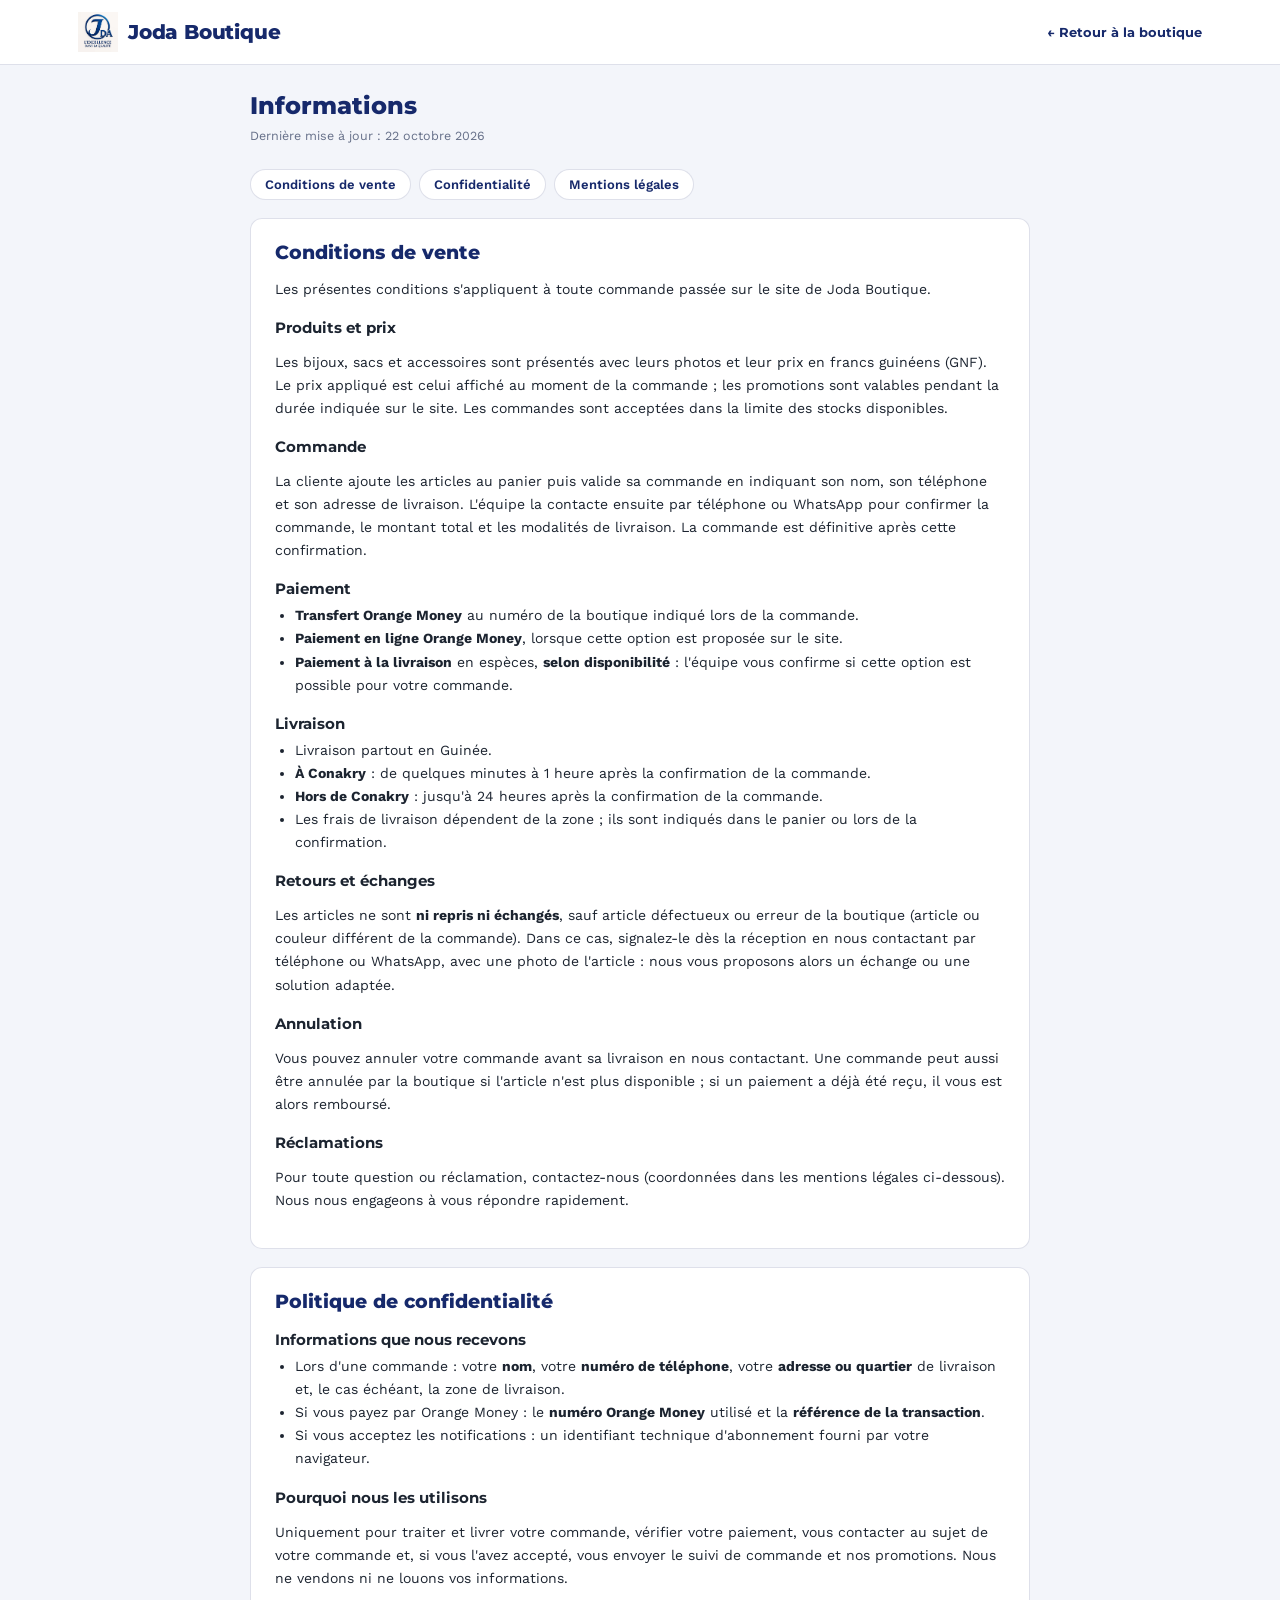
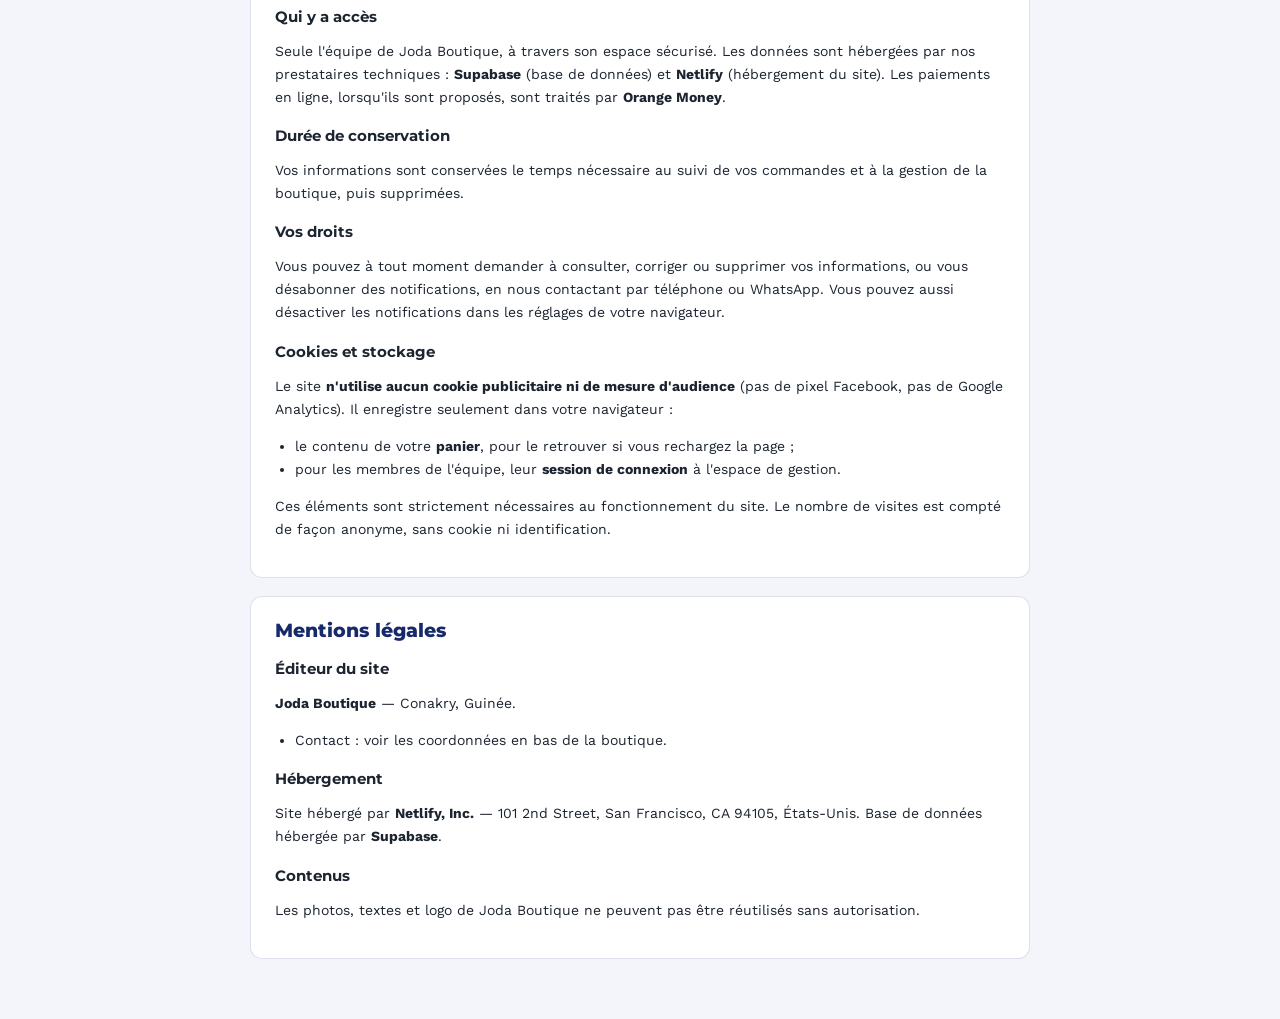
==== informations.html @ bf6b3924 "Add sales terms, privacy policy and legal notice; keep the cart on reload - informations.html with t" ====
<!DOCTYPE html>
<html lang="fr">
<head>
<meta charset="UTF-8">
<meta name="viewport" content="width=device-width, initial-scale=1.0">
<title>Informations — Joda Boutique</title>
<meta name="description" content="Conditions de vente, politique de confidentialité et mentions légales de Joda Boutique, Conakry, Guinée.">
<link rel="canonical" href="https://jodaboutique.netlify.app/informations.html">
<link rel="icon" type="image/webp" href="logo.webp">
<link rel="preconnect" href="https://fonts.googleapis.com">
<link href="https://fonts.googleapis.com/css2?family=Montserrat:wght@600;700;800&family=Work+Sans:wght@400;500;600&display=swap" rel="stylesheet">
<link rel="stylesheet" href="style.css">
<style>
  body{ background:var(--store-bg); }
  .legal-top{ background:#fff; border-bottom:1px solid var(--line); }
  .legal-top .wrap{ display:flex; align-items:center; justify-content:space-between; gap:12px; padding:12px 28px; }
  .legal-top a.brand{ text-decoration:none; }
  .legal-top img{ height:40px; }
  .legal-back{ font-family:'Montserrat', sans-serif; font-weight:700; font-size:13px; color:var(--navy); text-decoration:none; }
  .legal-nav{ display:flex; gap:8px; flex-wrap:wrap; margin:22px 0 6px; }
  .legal-nav a{ background:#fff; border:1px solid var(--line); border-radius:20px; padding:7px 14px; font-size:13px; font-weight:600; color:var(--navy); text-decoration:none; }
  .legal-nav a:hover{ border-color:var(--navy); }
  .legal{ max-width:820px; margin:0 auto; padding:0 20px 60px; }
  .legal section{ background:#fff; border:1px solid var(--line); border-radius:12px; padding:22px 24px; margin-top:18px; scroll-margin-top:16px; }
  .legal h1{ font-family:'Montserrat', sans-serif; font-weight:800; color:var(--navy); font-size:24px; margin:26px 0 0; }
  .legal h2{ font-family:'Montserrat', sans-serif; font-weight:800; color:var(--navy); font-size:19px; margin:0 0 12px; }
  .legal h3{ font-family:'Montserrat', sans-serif; font-weight:700; font-size:14.5px; margin:18px 0 6px; color:var(--ink); }
  .legal p, .legal li{ font-size:14px; line-height:1.65; color:var(--ink); }
  .legal ul{ padding-left:20px; margin:6px 0; }
  .legal .updated{ font-size:12.5px; color:var(--muted); margin-top:6px; }
</style>
</head>
<body>

<div class="legal-top">
  <div class="wrap">
    <a class="brand" href="/"><img src="logo.webp" alt="Joda Boutique"><span class="brand-text">Joda Boutique</span></a>
    <a class="legal-back" href="/">← Retour à la boutique</a>
  </div>
</div>

<main class="legal">
  <h1>Informations</h1>
  <p class="updated">Dernière mise à jour : 22 octobre 2026</p>
  <nav class="legal-nav">
    <a href="#cgv">Conditions de vente</a>
    <a href="#confidentialite">Confidentialité</a>
    <a href="#mentions">Mentions légales</a>
  </nav>

  <section id="cgv">
    <h2>Conditions de vente</h2>
    <p>Les présentes conditions s'appliquent à toute commande passée sur le site de Joda Boutique.</p>

    <h3>Produits et prix</h3>
    <p>Les bijoux, sacs et accessoires sont présentés avec leurs photos et leur prix en francs guinéens (GNF). Le prix appliqué est celui affiché au moment de la commande ; les promotions sont valables pendant la durée indiquée sur le site. Les commandes sont acceptées dans la limite des stocks disponibles.</p>

    <h3>Commande</h3>
    <p>La cliente ajoute les articles au panier puis valide sa commande en indiquant son nom, son téléphone et son adresse de livraison. L'équipe la contacte ensuite par téléphone ou WhatsApp pour confirmer la commande, le montant total et les modalités de livraison. La commande est définitive après cette confirmation.</p>

    <h3>Paiement</h3>
    <ul>
      <li><strong>Transfert Orange Money</strong> au numéro de la boutique indiqué lors de la commande.</li>
      <li><strong>Paiement en ligne Orange Money</strong>, lorsque cette option est proposée sur le site.</li>
      <li><strong>Paiement à la livraison</strong> en espèces, <strong>selon disponibilité</strong> : l'équipe vous confirme si cette option est possible pour votre commande.</li>
    </ul>

    <h3>Livraison</h3>
    <ul>
      <li>Livraison partout en Guinée.</li>
      <li><strong>À Conakry</strong> : de quelques minutes à 1 heure après la confirmation de la commande.</li>
      <li><strong>Hors de Conakry</strong> : jusqu'à 24 heures après la confirmation de la commande.</li>
      <li>Les frais de livraison dépendent de la zone ; ils sont indiqués dans le panier ou lors de la confirmation.</li>
    </ul>

    <h3>Retours et échanges</h3>
    <p>Les articles ne sont <strong>ni repris ni échangés</strong>, sauf article défectueux ou erreur de la boutique (article ou couleur différent de la commande). Dans ce cas, signalez-le dès la réception en nous contactant par téléphone ou WhatsApp, avec une photo de l'article : nous vous proposons alors un échange ou une solution adaptée.</p>

    <h3>Annulation</h3>
    <p>Vous pouvez annuler votre commande avant sa livraison en nous contactant. Une commande peut aussi être annulée par la boutique si l'article n'est plus disponible ; si un paiement a déjà été reçu, il vous est alors remboursé.</p>

    <h3>Réclamations</h3>
    <p>Pour toute question ou réclamation, contactez-nous (coordonnées dans les mentions légales ci-dessous). Nous nous engageons à vous répondre rapidement.</p>
  </section>

  <section id="confidentialite">
    <h2>Politique de confidentialité</h2>

    <h3>Informations que nous recevons</h3>
    <ul>
      <li>Lors d'une commande : votre <strong>nom</strong>, votre <strong>numéro de téléphone</strong>, votre <strong>adresse ou quartier</strong> de livraison et, le cas échéant, la zone de livraison.</li>
      <li>Si vous payez par Orange Money : le <strong>numéro Orange Money</strong> utilisé et la <strong>référence de la transaction</strong>.</li>
      <li>Si vous acceptez les notifications : un identifiant technique d'abonnement fourni par votre navigateur.</li>
    </ul>

    <h3>Pourquoi nous les utilisons</h3>
    <p>Uniquement pour traiter et livrer votre commande, vérifier votre paiement, vous contacter au sujet de votre commande et, si vous l'avez accepté, vous envoyer le suivi de commande et nos promotions. Nous ne vendons ni ne louons vos informations.</p>

    <h3>Qui y a accès</h3>
    <p>Seule l'équipe de Joda Boutique, à travers son espace sécurisé. Les données sont hébergées par nos prestataires techniques : <strong>Supabase</strong> (base de données) et <strong>Netlify</strong> (hébergement du site). Les paiements en ligne, lorsqu'ils sont proposés, sont traités par <strong>Orange Money</strong>.</p>

    <h3>Durée de conservation</h3>
    <p>Vos informations sont conservées le temps nécessaire au suivi de vos commandes et à la gestion de la boutique, puis supprimées.</p>

    <h3>Vos droits</h3>
    <p>Vous pouvez à tout moment demander à consulter, corriger ou supprimer vos informations, ou vous désabonner des notifications, en nous contactant par téléphone ou WhatsApp. Vous pouvez aussi désactiver les notifications dans les réglages de votre navigateur.</p>

    <h3>Cookies et stockage</h3>
    <p>Le site <strong>n'utilise aucun cookie publicitaire ni de mesure d'audience</strong> (pas de pixel Facebook, pas de Google Analytics). Il enregistre seulement dans votre navigateur :</p>
    <ul>
      <li>le contenu de votre <strong>panier</strong>, pour le retrouver si vous rechargez la page ;</li>
      <li>pour les membres de l'équipe, leur <strong>session de connexion</strong> à l'espace de gestion.</li>
    </ul>
    <p>Ces éléments sont strictement nécessaires au fonctionnement du site. Le nombre de visites est compté de façon anonyme, sans cookie ni identification.</p>
  </section>

  <section id="mentions">
    <h2>Mentions légales</h2>
    <h3>Éditeur du site</h3>
    <p><strong>Joda Boutique</strong> — Conakry, Guinée.</p>
    <ul id="legalContacts">
      <li>Contact : voir les coordonnées en bas de la boutique.</li>
    </ul>
    <h3>Hébergement</h3>
    <p>Site hébergé par <strong>Netlify, Inc.</strong> — 101 2nd Street, San Francisco, CA 94105, États-Unis. Base de données hébergée par <strong>Supabase</strong>.</p>
    <h3>Contenus</h3>
    <p>Les photos, textes et logo de Joda Boutique ne peuvent pas être réutilisés sans autorisation.</p>
  </section>
</main>

<script>
  // Coordonnées reprises des Réglages de la boutique (téléphone, WhatsApp, Facebook).
  (async function(){
    try{
      const res = await fetch('https://sfkxhelutkoqinmfceyc.supabase.co/rest/v1/settings?id=eq.true&select=phone,whatsapp,facebook', {
        headers: { apikey: 'sb_publishable_HQc7xFR0jmCbFXXqhOFDhw_fjZ-x07V', Authorization: 'Bearer sb_publishable_HQc7xFR0jmCbFXXqhOFDhw_fjZ-x07V' }
      });
      const s = (await res.json())[0];
      if(!s) return;
      const esc = t => String(t).replace(/[&<>"']/g, c => ({'&':'&amp;','<':'&lt;','>':'&gt;','"':'&quot;',"'":'&#39;'}[c]));
      const phone = String(s.phone||'').replace(/[^0-9]/g,'');
      const wa = String(s.whatsapp||'').replace(/[^0-9]/g,'');
      const fb = String(s.facebook||'').trim();
      let html = '';
      if(phone) html += `<li>Téléphone : <a href="tel:+${phone}">+${phone}</a></li>`;
      if(wa) html += `<li>WhatsApp : <a href="https://wa.me/${wa}" target="_blank" rel="noopener">+${wa}</a></li>`;
      if(/^https?:\/\//.test(fb)) html += `<li>Facebook : <a href="${esc(fb)}" target="_blank" rel="noopener">notre page</a></li>`;
      if(html) document.getElementById('legalContacts').innerHTML = html;
    }catch(e){ /* les coordonnées restent celles par défaut */ }
  })();
</script>
</body>
</html>
---- style.css ----
:root{
    --bg: #F3F5FA;
    --bg-panel: #FFFFFF;
    --bg-panel-2: #F7F8FC;
    --navy: #16296B;
    --navy-light: #3B5BA8;
    --wine: #7C3B44;
    --ink: #1C2430;
    --muted: #667089;
    --line: rgba(22,41,107,0.14);
    --radius: 6px;
    --store-bg: #F3F5FA;
    --red: #D7262E;
    --gold: #E8C77A;
  }
  *{box-sizing:border-box;}
  html,body{margin:0;padding:0;}
  body{
    background:var(--bg);
    color:var(--ink);
    font-family:'Work Sans', sans-serif;
    min-height:100vh;
    -webkit-font-smoothing:antialiased;
  }
  ::selection{ background:var(--navy); color:var(--bg); }
  a{color:inherit;}
  button{font-family:inherit; cursor:pointer;}
  .wrap{max-width:1180px; margin:0 auto; padding:0 28px;}

  /* ---------- BARRE D'ANNONCE ---------- */
  .topbar{
    display:flex; justify-content:center; align-items:center; gap:10px; flex-wrap:wrap;
    background:linear-gradient(90deg, #0F1D4F, var(--navy) 50%, #0F1D4F); color:#fff;
    font-family:'Montserrat', sans-serif; font-size:12.5px; font-weight:600; padding:7px 12px; text-align:center;
  }
  .topbar strong{ color:var(--gold); font-weight:800; }
  .tb-sep{ opacity:.5; }
  @media (max-width:640px){ .tb-hide-m{ display:none; } .topbar{ font-size:11.5px; gap:6px; padding:6px 8px; } }

  /* ---------- AVIS DE CLIENTES ---------- */
  .reviews-section{ padding:10px 0 30px; }
  .reviews-row{ display:grid; grid-template-columns:repeat(auto-fill, minmax(240px,1fr)); gap:14px; }
  .review-card{ background:#fff; border:1px solid var(--line); border-radius:12px; overflow:hidden; display:flex; flex-direction:column; }
  .review-card img{ width:100%; aspect-ratio:4/3; object-fit:cover; display:block; cursor:zoom-in; background:var(--bg); }
  .review-body{ padding:14px 16px 16px; display:flex; flex-direction:column; gap:8px; }
  .review-stars{ color:#F2A900; font-size:15px; letter-spacing:2px; }
  .review-text{ font-size:13.5px; line-height:1.55; color:var(--ink); font-style:italic; }
  .review-name{ font-family:'Montserrat', sans-serif; font-weight:700; font-size:13px; color:var(--navy); }
  .review-admin-row{ display:flex; align-items:center; gap:10px; padding:8px 0; border-bottom:1px solid var(--line); font-size:12.5px; }
  .review-admin-row img{ width:40px; height:40px; object-fit:cover; border-radius:6px; }
  .review-admin-row .ra-text{ flex:1; min-width:0; overflow:hidden; text-overflow:ellipsis; white-space:nowrap; }
  .share-preview{ margin-bottom:10px; font-size:12.5px; color:var(--muted); }
  .share-preview img{ width:100%; max-height:220px; object-fit:cover; border-radius:10px; border:1px solid var(--line); display:block; }
  @media (max-width:640px){ .reviews-row{ display:flex; overflow-x:auto; scroll-snap-type:x mandatory; } .review-card{ flex:0 0 78%; scroll-snap-align:start; } }

  /* « Espace équipe » : seulement en bas de page pour les clientes, dans l'en-tête une fois connectée */
  body:not(.team-logged) .team-link{ display:none !important; }
  .footer-team{ background:none; border:none; color:inherit; font:inherit; text-decoration:underline; padding:0; cursor:pointer; opacity:.75; }
  .footer-team:hover{ opacity:1; }

  /* ---------- EN-TÊTE ---------- */
  body.view-admin .store-only{ display:none !important; }
  body:not(.view-admin) .back-store, body.view-admin .team-link, body.view-admin .cart-btn{ display:none; }
  header.top{
    position:sticky; top:0; z-index:40; background:#fff;
    box-shadow:0 1px 0 var(--line), 0 6px 18px rgba(22,41,107,0.05);
  }
  .navrow{ display:flex; align-items:center; gap:24px; padding:12px 0; }
  .brand{ display:flex; align-items:center; gap:10px; cursor:pointer; flex-shrink:0; }
  .brand img{ height:48px; width:auto; display:block; }
  .brand-text{ font-family:'Montserrat', sans-serif; font-weight:800; font-size:20px; letter-spacing:-.2px; color:var(--navy); line-height:1.05;}
  .brand-text small{ display:block; font-family:'Montserrat', sans-serif; font-size:8.5px; letter-spacing:1.4px; color:var(--muted); font-weight:600; margin-top:3px;}
  .search-bar{
    flex:1; display:flex; align-items:stretch; min-width:0; height:44px;
    border:1.5px solid var(--navy); border-radius:8px; overflow:hidden; background:#fff;
  }
  .search-bar input{ flex:1; min-width:0; border:none; outline:none; padding:0 16px; font-family:inherit; font-size:14px; color:var(--ink); background:none; }
  .search-bar select{
    border:none; border-left:1px solid var(--line); background:#fff; padding:0 12px; font-family:inherit;
    font-size:13px; color:var(--ink); max-width:170px; outline:none; cursor:pointer;
  }
  .search-go{ background:var(--navy); color:#fff; border:none; width:52px; display:flex; align-items:center; justify-content:center; }
  .search-go svg{ width:20px; height:20px; }
  nav.links{ display:flex; gap:20px; align-items:center; flex-shrink:0; margin-left:auto; }
  .head-contacts{ display:flex; gap:20px; align-items:center; }
  .head-item{
    display:flex; align-items:center; gap:9px; background:none; border:none; padding:0; text-decoration:none;
    color:var(--ink); text-align:left;
  }
  .head-item .hi-icon{ width:26px; height:26px; color:var(--navy); display:flex; flex-shrink:0; }
  .head-item .hi-icon svg, svg.hi-icon{ width:26px; height:26px; fill:currentColor; }
  svg.hi-icon{ fill:none; color:var(--navy); }
  .head-item.wa .hi-icon{ color:#25D366; }
  .head-item.fb .hi-icon{ color:#1877F2; }
  .hi-text{ font-size:12px; font-weight:600; line-height:1.25; white-space:nowrap; }
  .hi-text small{ display:block; font-size:12.5px; font-weight:500; color:var(--muted); }
  .head-item.navbtn.active .hi-text{ color:var(--navy); }
  .cart-btn{
    position:relative; background:none; color:var(--navy); border:none; padding:0;
    display:flex; flex-direction:column; align-items:center; gap:1px; font-size:11px; font-weight:600;
  }
  .cart-btn svg{ width:28px; height:28px; }
  .cart-count{
    position:absolute; top:-6px; right:-8px; background:var(--navy); color:#fff; border:2px solid #fff;
    font-size:10.5px; min-width:21px; height:21px; padding:0 4px; border-radius:11px;
    display:flex; align-items:center; justify-content:center; font-weight:700;
  }

  /* ---------- BARRE DES CATÉGORIES ---------- */
  .catnav{ border-top:1px solid var(--line); background:#fff; }
  .catnav-row{ display:flex; align-items:center; gap:18px; height:48px; }
  .allcats-btn{
    display:flex; align-items:center; gap:12px; background:var(--navy); color:#fff; border:none; border-radius:6px;
    height:38px; padding:0 16px; font-size:14px; font-weight:600; width:236px; flex-shrink:0;
  }
  .allcats-btn .chev{ margin-left:auto; font-size:11px; }
  .burger{ display:flex; flex-direction:column; gap:3.5px; }
  .burger i{ display:block; width:17px; height:2px; background:currentColor; border-radius:2px; }
  .catnav-links{ display:flex; gap:4px; overflow-x:auto; flex:1; scrollbar-width:none; height:100%; align-items:stretch; }
  .catnav-links::-webkit-scrollbar{ display:none; }
  .catnav-links button{
    background:none; border:none; border-bottom:2px solid transparent; padding:0 12px; font-size:13.5px; font-weight:600;
    color:var(--ink); white-space:nowrap; display:flex; align-items:center; gap:6px;
  }
  .catnav-links button:hover{ color:var(--navy); }
  .catnav-links button.active{ color:var(--navy); border-bottom-color:var(--navy); }
  .catnav-links .promo-link, .cat-tabs .promo-link{ color:var(--red); }
  .pct{ width:20px; height:20px; border-radius:50%; background:var(--red); color:#fff; font-size:11px; font-weight:800; display:inline-flex; align-items:center; justify-content:center; }
  .catnav-right{ display:flex; align-items:center; gap:14px; flex-shrink:0; }

  .btn-primary{
    background:var(--navy); color:#fff; border:none; padding:13px 26px; font-weight:600; font-size:14px;
    border-radius:var(--radius); letter-spacing:.3px;
  }
  .btn-ghost{
    background:none; border:1px solid var(--line); color:var(--ink); padding:12px 22px; font-size:14px; border-radius:var(--radius);
  }

  /* ---------- HAUT DE PAGE : colonne catégories + bandeau + promos ---------- */
  .home-top{ padding:16px 0 0; }
  .home-grid{ display:grid; grid-template-columns:236px minmax(0,1fr) 260px; gap:14px; align-items:stretch; }
  .cat-sidebar{
    background:#fff; border:1px solid var(--line); border-radius:10px; padding:6px 0; display:flex; flex-direction:column;
    max-height:400px; overflow-y:auto;
  }
  .cat-side-item{
    display:flex; align-items:center; gap:12px; width:100%; background:none; border:none; border-bottom:1px solid rgba(22,41,107,0.07);
    padding:9px 14px; text-align:left; font-size:13.5px; color:var(--ink); font-weight:500;
  }
  .cat-side-item:hover, .cat-side-item.active{ background:var(--store-bg); color:var(--navy); }
  .csi-icon{ width:22px; height:22px; color:var(--navy); display:flex; flex-shrink:0; }
  .csi-icon svg{ width:22px; height:22px; }
  .csi-name{ flex:1; min-width:0; overflow:hidden; text-overflow:ellipsis; white-space:nowrap; }
  .csi-count{ font-size:11px; color:var(--muted); }
  .cat-side-item.promo .csi-icon, .cat-side-item.promo .csi-count{ color:var(--red); }
  .cat-side-foot{ margin-top:auto; padding:10px 14px 6px; font-size:11.5px; color:var(--muted); }
  .cat-side-foot span{ color:var(--navy); font-weight:700; }

  /* ---------- SECTION TITLES ---------- */
  .section-head{ display:flex; align-items:center; gap:20px; margin:30px 0 14px; }
  h2.section-title{ font-family:'Montserrat', sans-serif; font-size:22px; font-weight:800; color:var(--navy); margin:0; letter-spacing:-.2px; }
  .section-note{ color:var(--muted); font-size:13px; }
  body.searching .home-top, body.searching .cat-circles-section, body.searching .cat-banners-section{ display:none !important; }

  /* ---------- SUBSCRIBE MINI BUTTON ---------- */
  .subscribe-mini{
    display:inline-flex; align-items:center; gap:6px; background:var(--navy); color:#fff; border:none;
    padding:7px 14px; font-size:12px; font-weight:600; border-radius:20px; letter-spacing:.2px;
  }
  .subscribe-mini:hover{ filter:brightness(1.08); }
  .subscribe-mini.is-subscribed{ background:none; color:var(--navy); border:1px solid var(--line); }

  /* ---------- CARTES PROMO DES CATÉGORIES (colonne de droite + bannières) ---------- */
  .side-promos{ display:flex; flex-direction:column; gap:10px; }
  .side-promo, .cat-banner{
    position:relative; flex:1; display:flex; align-items:center; justify-content:space-between; gap:8px; overflow:hidden;
    border:none; border-radius:10px; padding:14px 0 14px 16px; text-align:left; color:#fff; min-height:0;
  }
  .tone-navy{ background:linear-gradient(110deg, #0F1D4F 0%, var(--navy) 60%, #2A4596 100%); }
  .tone-wine{ background:linear-gradient(110deg, #4E1F26 0%, var(--wine) 60%, #A0505B 100%); }
  .tone-ink{ background:linear-gradient(110deg, #10141C 0%, #232C3D 60%, #3A4660 100%); }
  .sp-text{ display:flex; flex-direction:column; gap:3px; position:relative; z-index:1; min-width:0; }
  .sp-name{ font-family:'Montserrat', sans-serif; font-weight:800; font-size:16px; text-transform:uppercase; letter-spacing:.2px; line-height:1.1; }
  .sp-sub{ font-size:12px; opacity:.85; }
  .sp-cta{
    margin-top:8px; align-self:flex-start; background:#fff; color:var(--navy); font-size:11.5px; font-weight:700;
    padding:6px 12px; border-radius:20px; white-space:nowrap;
  }
  .sp-img{ width:44%; align-self:stretch; flex-shrink:0; margin:-14px 0; position:relative; }
  .sp-img img{ width:100%; height:100%; object-fit:cover; display:block; -webkit-mask-image:linear-gradient(90deg, transparent 0, #000 35%); mask-image:linear-gradient(90deg, transparent 0, #000 35%); }
  .sp-img .cat-icon{ width:100%; height:100%; display:flex; align-items:center; justify-content:center; color:rgba(255,255,255,.75); }
  .sp-img .cat-icon svg{ width:54px; height:54px; }
  .side-promo:hover .sp-cta, .cat-banner:hover .sp-cta{ background:var(--gold); }

  /* ---------- CERCLES DES CATÉGORIES ---------- */
  .cat-circles-section{ padding:16px 0 4px; }
  .cat-circles{ display:flex; gap:10px; overflow-x:auto; padding:4px 2px 8px; scrollbar-width:thin; justify-content:space-between; }
  .cat-circle{ flex:0 0 96px; background:none; border:none; display:flex; flex-direction:column; align-items:center; gap:8px; padding:0; }
  .cc-img{
    width:78px; height:78px; border-radius:50%; overflow:hidden; background:#fff; border:1px solid var(--line);
    display:flex; align-items:center; justify-content:center; transition:transform .2s, box-shadow .2s;
  }
  .cc-img img{ width:100%; height:100%; object-fit:cover; }
  .cc-img .cat-icon{ color:var(--navy); display:flex; }
  .cc-img .cat-icon svg{ width:38px; height:38px; }
  .cat-circle:hover .cc-img{ transform:translateY(-3px); box-shadow:0 8px 18px rgba(22,41,107,0.14); }
  .cc-name{ font-size:12.5px; font-weight:600; color:var(--ink); text-align:center; line-height:1.2; }
  .cc-pct{ width:44px; height:44px; border-radius:50%; background:var(--red); color:#fff; font-size:22px; font-weight:800; display:flex; align-items:center; justify-content:center; }
  .cat-circle.promo .cc-name{ color:var(--red); }

  /* ---------- BANNIÈRES LARGES ---------- */
  .cat-banners-section{ padding:10px 0 0; }
  .cat-banners{ display:grid; grid-template-columns:repeat(3, minmax(0,1fr)); gap:14px; }
  .cat-banner{ height:118px; padding-left:20px; }
  .cat-banner .sp-name{ font-size:18px; }
  .cat-banner .sp-sub{ font-size:13px; }

  /* ---------- PRODUITS ---------- */
  .cat-tabs{ display:flex; gap:6px; overflow-x:auto; flex:1; scrollbar-width:none; }
  .cat-tabs::-webkit-scrollbar{ display:none; }
  .cat-tabs button{
    background:none; border:none; border-radius:20px; padding:6px 13px; font-size:12.5px; font-weight:600;
    color:var(--ink); white-space:nowrap;
  }
  .cat-tabs button:hover{ color:var(--navy); }
  .cat-tabs button.active{ background:var(--navy); color:#fff; }
  .see-all{ background:none; border:none; color:var(--navy); font-weight:700; font-size:13px; white-space:nowrap; }
  .products-toolbar{ display:flex; align-items:center; justify-content:space-between; gap:14px; margin-bottom:16px; flex-wrap:wrap; }
  .price-filters{ display:flex; gap:8px; }
  .price-filters .text-input{ margin:0; width:150px; background:#fff; }
  .price-filters .btn-ghost{ padding:8px 14px; font-size:13px; background:#fff; }

  /* ---------- BANDEAU DE CONFIANCE ---------- */
  .trust-bar{ background:#fff; border-top:1px solid var(--line); margin-top:10px; }
  .trust-row{ display:grid; grid-template-columns:repeat(5, minmax(0,1fr)); gap:10px; padding:20px 28px; }
  .trust-item{ display:flex; align-items:center; gap:12px; padding:0 10px; border-left:1px solid var(--line); }
  .trust-item:first-child{ border-left:none; }
  .trust-item svg{ width:32px; height:32px; color:var(--navy); flex-shrink:0; }
  .ti-title{ font-size:13px; font-weight:700; color:var(--ink); }
  .ti-sub{ font-size:12px; color:var(--muted); margin-top:1px; }

  /* ---------- PRODUCT GRID ---------- */
  .grid{ display:grid; grid-template-columns:repeat(auto-fill, minmax(190px,1fr)); gap:14px; padding-bottom:40px;}
  .cat-chip{
    display:inline-flex; align-items:center; gap:8px; background:var(--bg-panel-2); border:1px solid var(--line);
    border-radius:20px; padding:6px 12px; margin:0 8px 8px 0; font-size:13px;
  }
  .cat-chip button{ background:none; border:none; color:var(--wine); font-size:15px; line-height:1; padding:0; }
  .tag-card{
    position:relative; background:#fff; border:1px solid var(--line); border-radius:10px;
    padding:12px 12px 14px; display:flex; flex-direction:column;
    transition:transform .2s ease, border-color .2s ease, box-shadow .2s ease;
  }
  .tag-card:hover{ border-color:rgba(22,41,107,0.35); transform:translateY(-3px); box-shadow:0 12px 26px rgba(22,41,107,0.10);}
  .tag-card.flash-highlight{ animation: tag-flash 1.6s ease; }
  @keyframes tag-flash{
    0%, 100% { box-shadow:none; border-color:var(--line); }
    15%, 55% { box-shadow:0 0 0 3px var(--wine); border-color:var(--wine); }
  }
  .tag-card .icon{ display:flex; justify-content:center; align-items:center; aspect-ratio:1/1; margin-bottom:10px; color:var(--navy-light); background:var(--store-bg); border-radius:8px; }
  .tag-card .icon svg{ width:52px; height:52px; }
  .tag-card .cat{ color:var(--muted); font-size:11px; text-transform:uppercase; letter-spacing:.6px; margin-bottom:2px; }
  .tag-card h3{ font-family:'Montserrat', sans-serif; font-weight:700; font-size:14px; margin:0 0 8px; color:var(--ink); line-height:1.3;}
  .color-swatches{ display:flex; flex-wrap:wrap; gap:5px; margin:0 0 8px; }
  .swatch{
    background:var(--bg-panel-2); border:1px solid var(--line); border-radius:20px; padding:3px 10px;
    font-size:11px; color:var(--ink); cursor:pointer;
  }
  .swatch.active{ background:var(--navy); border-color:var(--navy); color:#fff; }
  .swatch.oos{ opacity:0.45; text-decoration:line-through; }
  .tag-card .price-row{ display:flex; align-items:baseline; gap:5px; margin-bottom:2px; flex-wrap:wrap;}
  .tag-card .price-row.promo{ flex-direction:row; }
  .tag-card .price{ font-family:'Montserrat', sans-serif; font-weight:800; font-size:16px; color:var(--navy); }
  .tag-card .price-row.promo .price{ color:var(--red); }
  .tag-card .curr{ font-family:'Montserrat', sans-serif; font-weight:700; font-size:12px; color:var(--navy); }
  .price-old-row{ display:flex; align-items:center; gap:6px; width:100%; }
  .tag-card .price-old{ font-size:12px; color:var(--muted); text-decoration:line-through; }
  .promo-badge{
    display:inline-block; background:linear-gradient(120deg, #B3121B, var(--red) 50%, #FF6A1A); color:#fff; font-family:'Montserrat', sans-serif;
    font-size:10px; font-weight:600; letter-spacing:.3px; padding:2px 6px; border-radius:20px;
  }
  .tag-card .stock{ font-size:11.5px; color:#1B7A3D; margin-bottom:10px; }
  .tag-card .stock.low{ color:var(--red); }
  .tag-card .stock.out{ color:var(--muted); }
  .tag-card button.add{
    margin-top:auto; width:100%; background:var(--navy); border:none; color:#fff; padding:9px; font-size:13px;
    border-radius:6px; font-weight:600; transition:background .2s;
  }
  .tag-card button.add:hover{ background:#0F1D4F; }
  .tag-card button.add:disabled{ background:#C9CDD8; cursor:not-allowed; }
  .card-promo{
    position:absolute; top:20px; left:52px; z-index:2; color:#fff; font-family:'Montserrat', sans-serif; font-size:14px; font-weight:900;
    padding:5px 10px; border-radius:20px; border:1.5px solid var(--gold);
    background:linear-gradient(120deg, #B3121B, var(--red) 50%, #FF6A1A); box-shadow:0 4px 12px rgba(215,38,46,.35);
  }

  /* ---------- CART DRAWER ---------- */
  .overlay{ position:fixed; inset:0; background:rgba(22,24,32,.35); z-index:60; opacity:0; pointer-events:none; transition:opacity .25s; }
  .overlay.show{ opacity:1; pointer-events:auto; }
  .drawer{
    position:fixed; top:0; right:-420px; width:400px; max-width:92vw; height:100%; background:var(--bg-panel-2);
    z-index:70; border-left:1px solid var(--line); transition:right .3s ease; display:flex; flex-direction:column;
  }
  .drawer.open{ right:0; }
  .drawer.open ~ .chat-fab, .drawer.open ~ .chat-panel, .drawer.open ~ .promo-countdown{ display:none !important; }
  .drawer-head{ padding:22px 22px 16px; border-bottom:1px solid var(--line); display:flex; justify-content:space-between; align-items:center;}
  .drawer-head h3{ font-family:'Montserrat', sans-serif; font-size:20px; font-weight:800; margin:0; color:var(--ink);}
  .drawer-close{ background:none; border:none; color:var(--muted); font-size:22px; }
  .drawer-items{ flex:1; overflow-y:auto; padding:18px 22px; }
  .cart-item{ display:flex; justify-content:space-between; align-items:center; padding:12px 0; border-bottom:1px solid var(--line); gap:10px;}
  .cart-item .ci-name{ font-size:14px; }
  .cart-item .ci-price{ font-family:'Montserrat', sans-serif; font-size:12px; color:var(--muted); }
  .qty-ctrl{ display:flex; align-items:center; gap:8px; }
  .qty-ctrl button{ background:var(--bg-panel); border:1px solid var(--line); color:var(--ink); width:24px; height:24px; border-radius:50%; font-size:14px; line-height:1;}
  .drawer-foot{ padding:20px 22px; border-top:1px solid var(--line); max-height:78vh; overflow-y:auto; }
  /* ---------- MODE DE PAIEMENT (panier) ---------- */
  .pay-block{ margin:4px 0 12px; }
  .pay-title{ font-family:'Montserrat', sans-serif; font-weight:700; font-size:14px; color:var(--ink); margin-bottom:8px; }
  .pay-options{ display:grid; grid-template-columns:1fr 1fr; gap:8px; margin-bottom:10px; }
  .pay-opt{
    display:flex; align-items:center; gap:8px; background:#fff; border:1.5px solid var(--line); border-radius:10px;
    padding:10px; font-size:13px; font-weight:600; color:var(--ink); text-align:left;
  }
  .pay-opt.active{ border-color:#1B7A3D; background:#EAF6EE; }
  .om-logo{
    width:32px; height:32px; border-radius:50%; background:#FF7900; color:#fff; flex-shrink:0;
    font-size:6.5px; font-weight:800; line-height:1.05; display:flex; align-items:center; justify-content:center; text-align:center;
  }
  .cash-logo{ width:32px; height:32px; border-radius:50%; background:var(--bg); color:var(--navy); flex-shrink:0; display:flex; align-items:center; justify-content:center; }
  .cash-logo svg{ width:20px; height:20px; }
  .pay-info{ background:#FFF8E6; border:1px solid #F1DFB0; border-radius:10px; padding:10px 12px; font-size:12.5px; line-height:1.5; color:var(--ink); margin-bottom:10px; }
  .om-merchant{ display:flex; align-items:center; gap:10px; margin:6px 0; font-family:'Montserrat', sans-serif; font-weight:800; font-size:16px; color:var(--navy); }
  .pay-return{ position:fixed; inset:0; z-index:150; background:rgba(16,22,40,.55); display:flex; align-items:center; justify-content:center; padding:20px; }
  .pay-return-card{ background:#fff; border-radius:14px; padding:28px 24px; max-width:380px; width:100%; text-align:center; box-shadow:0 20px 50px rgba(0,0,0,.25); }
  .pay-return-icon{ font-size:40px; margin-bottom:8px; }
  .pay-return-title{ font-family:'Montserrat', sans-serif; font-weight:800; font-size:18px; color:var(--navy); margin-bottom:8px; }
  .pay-return-text{ font-size:13.5px; color:var(--muted); line-height:1.5; margin-bottom:18px; }
  .pay-pill.online{ background:#E8EEFB; color:var(--navy); }
  .pay-pill.failed{ background:#FDECEC; color:var(--red); }
  .pay-note{ font-size:11.5px; color:var(--muted); margin:-4px 0 6px; }
  .pay-pill{ display:inline-block; margin-top:4px; font-size:10.5px; font-weight:600; padding:2px 8px; border-radius:20px; white-space:nowrap; }
  .pay-pill.om{ background:#FFF1E6; color:#B85400; }
  .pay-pill.cash{ background:var(--bg); color:var(--muted); }
  .pay-pill.paid{ background:#EAF6EE; color:#1B7A3D; }
  .total-row{ display:flex; justify-content:space-between; font-family:'Montserrat', sans-serif; font-size:16px; margin-bottom:14px;}
  .empty-note{ color:var(--muted); font-size:13px; text-align:center; padding:40px 0; }
  input.text-input, select.text-input, textarea.text-input{
    width:100%; background:var(--bg-panel); border:1px solid var(--line); color:var(--ink); padding:10px 12px;
    border-radius:var(--radius); font-family:inherit; font-size:13px; margin-bottom:10px;
  }
  textarea.text-input{ resize:vertical; }
  .checkbox-row{ display:flex; align-items:center; gap:8px; font-size:13px; color:var(--ink); cursor:pointer; }
  .checkbox-row input{ width:16px; height:16px; cursor:pointer; }

  /* ---------- ADMIN / TEAM SPACE ---------- */
  .admin-shell{ padding:28px 0 80px; }
  .admin-shell .admin-head{ background:#fff; border:1px solid var(--line); border-radius:12px; padding:18px 22px; align-items:center; }
  .admin-shell .admin-head .section-title{ margin-top:0 !important; }
  .admin-head{ display:flex; justify-content:space-between; align-items:flex-end; margin-bottom:10px; flex-wrap:wrap; gap:16px;}
  .whoami{ display:flex; align-items:center; gap:10px; font-size:13px; color:var(--muted); }
  .role-badge{ font-family:'Montserrat', sans-serif; font-size:11px; padding:4px 10px; border-radius:20px; border:1px solid var(--navy); color:var(--navy); }
  .role-badge.assistant{ border-color:var(--navy-light); color:var(--navy-light); }
  .btn-mini{ background:#fff; border:1px solid var(--line); color:var(--ink); padding:6px 12px; font-size:12px; font-weight:600; border-radius:var(--radius); margin-right:6px;}
  .btn-mini:hover{ border-color:var(--navy); color:var(--navy); }
  #addProductBtn, #sendInviteBtn{ background:var(--navy); border-color:var(--navy); color:#fff; padding:0 18px; }
  #addProductBtn:hover, #sendInviteBtn:hover{ background:#0F1D4F; color:#fff; }
  .btn-mini.danger:hover{ border-color:var(--wine); color:var(--wine); }
  .admin-tabs{ display:flex; gap:6px; margin:16px 0 22px; padding:6px; background:#fff; border:1px solid var(--line); border-radius:12px; flex-wrap:wrap;}
  .admin-tab{ background:none; border:none; color:var(--ink); padding:9px 16px; font-size:13px; font-weight:600; border-radius:8px; display:inline-flex; align-items:center; white-space:nowrap;}
  .admin-tab:hover{ color:var(--navy); background:var(--bg); }
  .admin-tab.active{ color:#fff; background:var(--navy); }
  .tab-badge{
    display:inline-flex; align-items:center; justify-content:center; min-width:18px; height:18px; padding:0 5px;
    margin-left:6px; background:var(--wine); color:#fff; font-size:11px; font-weight:600; border-radius:9px;
  }
  #teamAlertsBtn.is-subscribed{ background:var(--navy); color:#fff; }
  .panel{ background:var(--bg-panel); border:1px solid var(--line); border-radius:12px; padding:24px; box-shadow:0 6px 18px rgba(22,41,107,0.04); }
  .panel h4{ font-family:'Montserrat', sans-serif; font-weight:800; font-size:17px; margin:0 0 16px; color:var(--navy);}
  .form-row{ display:grid; grid-template-columns:1.4fr 1fr 1fr 1fr auto; gap:10px; align-items:center; margin-bottom:12px;}
  table.admin-table{ width:100%; border-collapse:collapse; font-size:13px; }
  table.admin-table th{ text-align:left; color:var(--navy); background:var(--bg); font-weight:700; font-size:11px; letter-spacing:.5px; text-transform:uppercase; padding:8px 10px; border-bottom:1px solid var(--line); }
  table.admin-table td{ padding:10px 10px; border-bottom:1px solid var(--line); }
  table.admin-table tr:hover td{ background:rgba(22,41,107,0.025); }
  .order-detail-row td{ background:var(--bg-panel-2); }
  .order-detail-grid{ display:flex; flex-direction:column; gap:6px; font-size:12.5px; color:var(--ink); }
  .variant-detail-row td{ background:var(--bg-panel-2); }
  .variant-manage{ display:flex; flex-direction:column; gap:10px; }
  .variant-row{ display:flex; align-items:center; gap:10px; flex-wrap:wrap; padding:6px 0; border-bottom:1px solid var(--line); font-size:12.5px; }
  .variant-row:last-of-type{ border-bottom:none; }
  .variant-add-form{ display:grid; grid-template-columns:1fr 100px 1fr auto; gap:8px; align-items:center; }
  @media (max-width:760px){
    .variant-add-form{ grid-template-columns:1fr; }
  }
  .pill{ font-family:'Montserrat', sans-serif; font-size:11px; padding:3px 9px; border-radius:20px; border:1px solid var(--line); white-space:nowrap;}
  .pill.new{ color:var(--wine); border-color:var(--wine); }
  .pill.progress{ color:var(--navy-light); border-color:var(--navy-light); }
  .pill.done{ color:var(--navy); border-color:var(--navy); }
  .pill.cancel{ color:#9a9a9a; border-color:#9a9a9a; text-decoration:line-through; }
  .status-msg{ font-size:12px; color:var(--muted); margin-top:8px; font-family:'Montserrat', sans-serif;}
  .grid2{ display:grid; grid-template-columns:1fr 1fr; gap:20px; margin-bottom:20px; }
  .stat-grid{ display:grid; grid-template-columns:repeat(auto-fit,minmax(150px,1fr)); gap:16px; margin-bottom:24px;}
  .stat-card{ background:var(--bg-panel); border:1px solid var(--line); border-left:4px solid var(--navy); border-radius:12px; padding:18px 20px;}
  .stat-card .num{ font-family:'Montserrat', sans-serif; font-size:24px; color:var(--navy); font-weight:800;}
  .cumul-panel{ margin-bottom:20px; border-top:4px solid var(--gold); }
  .cumul-row-archive td{ color:var(--muted); font-style:italic; }
  .stat-card .lbl{ font-size:12px; color:var(--muted); margin-top:4px;}
  .stat-card.net-highlight{ background:#F7EAEC; border-color:rgba(124,59,68,0.3); border-left-color:var(--wine); }
  .stat-card.net-highlight .num{ color:var(--wine); }
  .stat-card.commission-highlight{ background:#EAF6EE; border-color:rgba(27,122,61,0.25); border-left-color:#1B7A3D; }
  .stat-card.commission-highlight .num{ color:#1B7A3D; }
  .team-row{ display:flex; align-items:center; gap:10px; margin-bottom:12px; }
  .team-row input{ margin:0; }
  .activity-scroll{ max-height:300px; overflow-y:auto; border-top:1px solid var(--line); }
  @media (max-width:760px){
    .form-row{ grid-template-columns:1fr 1fr; }
    .grid2{ grid-template-columns:1fr; }
  }
  .loading{ text-align:center; padding:60px 0; color:var(--muted); font-family:'Montserrat', sans-serif; font-size:13px;}
  /* ---------- PIED DE PAGE ---------- */
  .site-footer{ background:var(--navy); color:#E6EAF5; margin-top:0; }
  .footer-grid{ display:grid; grid-template-columns:1.2fr 1fr 1fr; gap:28px; padding:34px 28px 26px; }
  .f-brand{ display:flex; gap:14px; align-items:flex-start; }
  .f-brand img{ width:56px; height:56px; border-radius:10px; background:#fff; padding:4px; object-fit:contain; }
  .f-name{ font-family:'Montserrat', sans-serif; font-weight:800; font-size:18px; color:#fff; }
  .f-tag{ font-family:'Playfair Display', serif; font-style:italic; font-size:14px; color:var(--gold); margin-top:2px; }
  .f-sub{ font-size:12.5px; opacity:.8; margin-top:8px; line-height:1.5; }
  .site-footer h4{ font-family:'Montserrat', sans-serif; font-weight:700; font-size:13px; letter-spacing:1px; text-transform:uppercase; color:#fff; margin:4px 0 12px; }
  .f-links{ display:flex; flex-direction:column; gap:10px; }
  .f-link{ display:flex; align-items:center; gap:10px; color:#E6EAF5; text-decoration:none; font-size:13.5px; }
  .f-link:hover{ color:#fff; text-decoration:underline; }
  .f-ico{ width:32px; height:32px; border-radius:50%; background:rgba(255,255,255,.1); display:flex; align-items:center; justify-content:center; flex-shrink:0; }
  .f-ico svg{ width:16px; height:16px; fill:currentColor; }
  .f-link.wa .f-ico{ color:#25D366; }
  .f-link.fb .f-ico{ color:#fff; background:#1877F2; }
  .f-pay{ display:flex; flex-direction:column; gap:8px; }
  .f-pay-item{ display:flex; align-items:center; gap:10px; background:rgba(255,255,255,.08); border-radius:10px; padding:8px 10px; font-size:13px; }
  .f-pay-item .om-logo{ width:30px; height:30px; }
  .f-pay-item .cash-logo{ width:30px; height:30px; background:#fff; }
  .f-pay-item small{ display:block; opacity:.75; font-size:11.5px; }
  .footer-copy{ border-top:1px solid rgba(255,255,255,.12); display:flex; justify-content:space-between; align-items:center; gap:12px;
    max-width:1180px; margin:0 auto; padding:14px 28px; font-size:12px; }
  @media (max-width:760px){ .footer-copy{ padding:14px 90px 14px 18px; } } /* garde le lien hors de la bulle de chat */
  .footer-copy > span{ opacity:.75; }
  .footer-copy a{ color:inherit; }
  .checkout-legal{ font-size:11.5px; color:var(--muted); margin:8px 0 0; line-height:1.45; text-align:center; }
  .checkout-legal a{ color:var(--navy); }
  @media (max-width:760px){ .footer-copy{ flex-direction:column; align-items:flex-start; } }
  @media (max-width:760px){ .footer-grid{ grid-template-columns:1fr; gap:22px; padding:28px 18px 20px; } }

  /* ---------- BANDEAU PRINCIPAL (diaporama des pièces en vedette) ---------- */
  .hero-slider{ position:relative; border-radius:10px; overflow:hidden; background:var(--navy); height:400px; }
  .carousel-track{
    display:flex; height:100%; overflow-x:auto; scroll-snap-type:x mandatory; scroll-behavior:smooth;
    scrollbar-width:none; -webkit-overflow-scrolling:touch;
  }
  .carousel-track::-webkit-scrollbar{ display:none; }
  .car-slide{
    flex:0 0 100%; height:100%; scroll-snap-align:start; display:grid; grid-template-columns:minmax(0,31fr) minmax(0,69fr);
    cursor:pointer; color:#fff;
    background:radial-gradient(120% 140% at 0% 0%, #22398A 0%, var(--navy) 45%, #0B1640 100%);
  }
  .hs-copy{ padding:20px 10px 30px 22px; display:flex; flex-direction:column; justify-content:center; min-width:0; }
  .hs-eyebrow{ font-size:10px; letter-spacing:1.6px; text-transform:uppercase; font-weight:600; color:var(--gold); }
  .hs-title{ font-family:'Montserrat', sans-serif; font-weight:800; font-size:clamp(20px,1.9vw,26px); line-height:1; margin:6px 0 6px; text-transform:uppercase; letter-spacing:-.5px; }
  .hs-title span{ color:var(--gold); }
  @media (min-width:861px){ .hero-slider .hs-features{ display:none; } .hs-script{ margin-bottom:14px; } }
  .reviews-row{ align-items:start; }
  .hs-lead{ font-size:14px; font-weight:600; line-height:1.4; color:#fff; margin:2px 0 8px; }
  .hs-cod{
    align-self:flex-start; display:inline-flex; align-items:center; gap:6px; margin-bottom:4px;
    background:var(--gold); color:#0F1D4F; font-family:'Montserrat', sans-serif; font-weight:800; font-size:12.5px;
    padding:5px 12px; border-radius:20px; box-shadow:0 4px 12px rgba(0,0,0,.18);
  }
  .hs-cats{ overflow-wrap:anywhere; font-size:10.5px; font-weight:700; letter-spacing:1px; text-transform:uppercase; opacity:.9; line-height:1.4; }
  .hs-script{ font-family:'Playfair Display', serif; font-style:italic; font-size:14px; line-height:1.3; margin:4px 0 0; color:#E9ECF7; }
  .hs-features{ display:flex; flex-direction:column; gap:7px; margin:14px 0 16px; }
  .hf{ display:flex; align-items:center; gap:8px; font-size:11px; font-weight:600; line-height:1.2; }
  .hf br{ display:none; }
  .hf-icon{ width:24px; height:24px; border-radius:50%; border:1.2px solid rgba(255,255,255,.55); display:flex; align-items:center; justify-content:center; flex-shrink:0; }
  .hf-icon svg{ width:13px; height:13px; }
  .hs-cta{
    align-self:flex-start; display:inline-flex; align-items:center; gap:12px; background:#fff; color:var(--navy); border:none;
    border-radius:30px; padding:12px 24px; font-weight:700; font-size:14px;
  }
  .hs-cta span{ font-size:18px; line-height:1; }
  .hero-slider .hs-cta{ padding:10px 16px; font-size:12.5px; gap:8px; white-space:nowrap; }
  .car-slide:hover .hs-cta{ background:var(--gold); }
  .hs-visual{ position:relative; overflow:hidden; }
  .hs-visual img{ width:100%; height:100%; object-fit:cover; display:block; -webkit-mask-image:linear-gradient(90deg, transparent 0, #000 22%); mask-image:linear-gradient(90deg, transparent 0, #000 10%); }
  .hs-visual img.hs-logo{ object-fit:contain; padding:40px; -webkit-mask-image:none; mask-image:none; filter:drop-shadow(0 10px 30px rgba(0,0,0,.3)); }
  .hs-tag{
    position:absolute; right:16px; bottom:36px; background:rgba(255,255,255,.95); color:var(--ink); border-radius:8px;
    padding:9px 14px; max-width:80%; box-shadow:0 8px 20px rgba(0,0,0,.18); display:flex; flex-wrap:wrap; align-items:center; gap:4px 8px;
  }
  .hs-name{ width:100%; font-weight:700; font-size:13px; }
  .hs-price{ font-family:'Montserrat', sans-serif; font-weight:800; color:var(--navy); font-size:14px; }
  .hs-old{ font-size:11.5px; color:var(--muted); text-decoration:line-through; }
  .car-arrow{
    position:absolute; top:50%; transform:translateY(-50%); z-index:3;
    background:#fff; border:none; color:var(--navy); width:38px; height:38px; border-radius:50%;
    font-size:22px; line-height:1; display:flex; align-items:center; justify-content:center; box-shadow:0 4px 12px rgba(0,0,0,.2);
  }
  .car-arrow.prev{ left:calc(31% + 10px); }
  .car-arrow.next{ right:10px; }
  .carousel-dots{ position:absolute; left:0; right:0; bottom:12px; display:flex; gap:7px; justify-content:center; z-index:3; }
  .car-dot{ width:8px; height:8px; border-radius:50%; background:rgba(255,255,255,.5); border:none; padding:0; }
  .car-dot.active{ background:#fff; width:22px; border-radius:4px; }

  /* ---------- PRODUCT PHOTO ---------- */
  .tag-card .photo-wrap{ width:100%; aspect-ratio:1/1; border-radius:8px; overflow:hidden; margin-bottom:10px; background:var(--store-bg); }
  .tag-card .photo-wrap img{ width:100%; height:100%; object-fit:cover; display:block; cursor:zoom-in; }

  /* ---------- IMAGE LIGHTBOX ---------- */
  .img-lightbox{
    position:fixed; inset:0; z-index:200; background:rgba(20,20,20,0.92);
    display:flex; align-items:center; justify-content:center; padding:24px;
  }
  .img-lightbox img{ max-width:100%; max-height:100%; object-fit:contain; border-radius:4px; }
  .lightbox-close{
    position:fixed; top:16px; right:20px; z-index:201; background:rgba(255,255,255,0.12); color:#fff;
    border:none; width:40px; height:40px; border-radius:50%; font-size:24px; line-height:1; cursor:pointer;
  }
  .lightbox-close:hover{ background:rgba(255,255,255,0.22); }
  .photo-thumb{ width:38px; height:38px; border-radius:4px; object-fit:cover; display:block; border:1px solid var(--line); }
  .photo-cell{ display:flex; align-items:center; gap:8px; }
  .table-scroll{ width:100%; overflow-x:auto; }

  /* ---------- RESPONSIVE ---------- */
  @media (max-width:1100px){
    .home-grid{ grid-template-columns:minmax(0,1fr) 240px; }
    .cat-sidebar{ display:none; }
    .head-contacts .head-item:not(.fb){ display:none; }
    .trust-row{ grid-template-columns:repeat(3, minmax(0,1fr)); row-gap:16px; }
    .trust-item:nth-child(4){ border-left:none; }
  }
  @media (max-width:860px){
    .navrow{ flex-wrap:wrap; gap:10px 16px; }
    .search-bar{ order:3; flex-basis:100%; height:42px; }
    nav.links{ margin-left:auto; }
    .allcats-btn{ width:auto; }
    .catnav-right .contact-bar{ display:none !important; }
    .home-grid{ grid-template-columns:1fr; }
    .cat-sidebar.open{ display:flex; max-height:none; }
    .side-promos{ flex-direction:row; overflow-x:auto; scrollbar-width:none; }
    .side-promo{ flex:0 0 78%; height:118px; }
    .hero-slider{ height:auto; }
    .car-slide{ grid-template-columns:1fr; grid-template-rows:300px auto; }
    .car-arrow.prev{ left:10px; }
    .car-arrow{ top:150px; }
    .hs-title br{ display:none; }
    .hs-title{ font-size:22px; margin:3px 0 3px; }
    .hs-script{ font-size:13px; margin:2px 0 0; }
    .hs-visual{ grid-row:1; }
    .hs-visual img{ -webkit-mask-image:linear-gradient(0deg, transparent 0, #000 30%); mask-image:linear-gradient(0deg, transparent 0, #000 12%); }
    .hs-copy{ padding:2px 16px 34px; }
    .hs-tag{ bottom:14px; }
    .hs-features{ flex-direction:row; justify-content:space-between; margin:10px 0 12px; gap:4px; }
    .hf{ flex-direction:column; text-align:center; gap:4px; font-size:9.5px; flex:1; }
    .hf br{ display:inline; }
    .hf-icon{ width:28px; height:28px; }
    .hf-icon svg{ width:15px; height:15px; }
    .cat-banners{ grid-template-columns:1fr; }
    .section-head{ flex-wrap:wrap; gap:10px; }
    .cat-tabs{ order:3; flex-basis:100%; }
  }
  @media (max-width:640px){
    .wrap{ padding:0 16px; }
    .brand-text{ font-size:15px; }
    .brand-text small{ display:none; }
    .brand img{ height:38px; }
    .hi-text{ display:none; }
    nav.links, .head-contacts{ gap:12px; }
    .navrow{ flex-wrap:wrap; }
    .brand{ min-width:0; }
    .team-link .hi-text, .back-store .hi-text{ display:block; font-size:11px; }
    .team-link .hi-text small, .back-store .hi-text small{ display:none; }
    .team-link, .back-store{ gap:5px; }
    .head-item .hi-icon, svg.hi-icon, .head-item .hi-icon svg{ width:22px; height:22px; }
    .cart-label{ display:none; }
    .search-bar select{ max-width:120px; font-size:12px; padding:0 6px; }
    .catnav-row{ gap:10px; }
    .allcats-btn{ padding:0 12px; font-size:13px; }
    .allcats-btn .chev{ display:none; }
    .btn-primary, .btn-ghost{ padding:11px 18px; font-size:13px; }
    h2.section-title{ font-size:19px; }
    .products-toolbar{ flex-direction:column; align-items:stretch; }
    .price-filters .text-input{ width:0; flex:1 1 0; min-width:0; }
    .price-filters .btn-ghost{ flex-shrink:0; }
    .grid{ grid-template-columns:repeat(2, minmax(0,1fr)); gap:10px; }
    .tag-card{ padding:8px 8px 10px; }
    .tag-card h3{ font-size:13px; }
    .car-arrow{ width:32px; height:32px; font-size:18px; }
    .cat-circle{ flex-basis:80px; }
    .cc-img{ width:66px; height:66px; }
    .trust-row{ grid-template-columns:1fr 1fr; padding:16px; }
    .trust-item{ border-left:none; padding:0; }
    .form-row{ grid-template-columns:1fr; }
    .admin-tabs{ overflow-x:auto; flex-wrap:nowrap; }
    .stat-grid{ grid-template-columns:repeat(2,1fr); }
  }

  /* ---------- LIKE BUTTON ---------- */
  .like-btn{
    position:absolute; top:18px; right:18px; background:var(--bg-panel); border:1px solid var(--line);
    border-radius:50%; width:32px; height:32px; font-size:14px; display:flex; align-items:center; justify-content:center;
    color:var(--wine); z-index:2;
  }
  .like-btn.liked{ background:var(--wine); color:#fff; border-color:var(--wine); }
  .like-count{ font-family:'Montserrat', sans-serif; font-size:10px; margin-left:2px; }
  .share-btn{
    position:absolute; top:18px; left:18px; background:var(--bg-panel); border:1px solid var(--line);
    border-radius:50%; width:32px; height:32px; font-size:13px; display:flex; align-items:center; justify-content:center;
    color:var(--navy); z-index:2;
  }
  .share-btn:hover{ border-color:var(--navy); }

  /* ---------- STATS ---------- */
  .bar-row{ display:flex; align-items:center; gap:10px; margin-bottom:8px; font-size:12px;}
  .bar-label{ width:130px; flex-shrink:0; color:var(--muted); white-space:nowrap; overflow:hidden; text-overflow:ellipsis;}
  .bar-track{ flex:1; background:var(--bg-panel-2); border-radius:4px; height:16px; overflow:hidden; border:1px solid var(--line);}
  .bar-fill{ height:100%; background:var(--navy-light); }
  .bar-fill.wine{ background:var(--wine); }
  .bar-val{ font-family:'Montserrat', sans-serif; font-size:11px; width:56px; text-align:right; color:var(--ink);}
  .panel + .panel{ margin-top:20px; }

  /* ---------- FINANCES ---------- */
  .fin-form{ display:grid; grid-template-columns:1.4fr 1fr 1fr auto; gap:10px; align-items:center; margin-bottom:14px;}
  @media (max-width:640px){ .fin-form{ grid-template-columns:1fr; } }
  .report-box{ background:var(--bg-panel-2); border:1px solid var(--line); border-radius:6px; padding:20px; margin-top:16px; font-size:14px; line-height:1.65; white-space:pre-wrap;}
  .num-pos{ color:var(--navy); font-family:'Montserrat', sans-serif;}
  .num-neg{ color:var(--wine); font-family:'Montserrat', sans-serif;}

  /* ---------- BADGE PROMOTION (flottant, change de place sur la page) ---------- */
  .promo-countdown{
    position:fixed; z-index:85; display:flex; align-items:center; gap:12px; cursor:pointer;
    padding:8px 20px 8px 8px; border-radius:60px; color:#fff; white-space:nowrap;
    background:linear-gradient(120deg, #B3121B 0%, var(--red) 45%, #FF6A1A 100%);
    border:2px solid var(--gold); overflow:hidden;
    box-shadow:0 14px 34px rgba(215,38,46,.45), 0 0 0 6px rgba(232,199,122,.25);
    transition:opacity .45s ease, transform .45s ease;
    animation:promo-glow 2.2s ease-in-out infinite;
  }
  /* reflet qui traverse le badge */
  .promo-countdown::after{
    content:''; position:absolute; top:0; bottom:0; width:40%; left:-60%;
    background:linear-gradient(100deg, transparent, rgba(255,255,255,.45), transparent);
    animation:promo-shine 3.2s ease-in-out infinite;
  }
  .promo-countdown.hop{ opacity:0; transform:scale(.6); }
  .promo-countdown:hover{ filter:brightness(1.06); }
  .pc-pct{
    font-family:'Montserrat', sans-serif; font-weight:900; font-size:30px; line-height:1; letter-spacing:-1px;
    background:#fff; color:var(--red); border-radius:50px; padding:12px 14px;
    box-shadow:inset 0 0 0 2px var(--gold);
  }
  .pc-body{ display:flex; flex-direction:column; gap:2px; position:relative; z-index:1; }
  .pc-title{ font-family:'Montserrat', sans-serif; font-weight:800; font-size:13px; letter-spacing:1.5px; text-transform:uppercase; color:var(--gold); }
  .pc-text{ font-family:'Montserrat', sans-serif; font-weight:700; font-size:14px; }
  /* emplacements successifs (sans gêner panier, chat ni en-tête) */
  .promo-countdown.pos-0{ left:24px; bottom:24px; }
  .promo-countdown.pos-1{ right:24px; top:150px; }
  .promo-countdown.pos-2{ left:24px; top:50%; }
  .promo-countdown.pos-3{ right:24px; bottom:100px; }
  body.view-admin .promo-countdown{ display:none !important; }
  @keyframes promo-glow{
    0%, 100% { box-shadow:0 14px 34px rgba(215,38,46,.45), 0 0 0 6px rgba(232,199,122,.25); }
    50% { box-shadow:0 18px 40px rgba(215,38,46,.6), 0 0 0 12px rgba(232,199,122,.12); }
  }
  @keyframes promo-shine{ 0%{ left:-60%; } 55%, 100%{ left:130%; } }
  @media (max-width: 640px){
    .promo-countdown{ padding:6px 14px 6px 6px; gap:9px; max-width:calc(100vw - 92px); }
    .pc-pct{ font-size:22px; padding:9px 10px; }
    .pc-title{ font-size:11px; }
    .pc-text{ font-size:12px; }
    .promo-countdown.pos-0{ left:12px; bottom:16px; }
    .promo-countdown.pos-1{ right:12px; top:150px; }
    .promo-countdown.pos-2{ left:12px; top:55%; }
    .promo-countdown.pos-3{ right:12px; bottom:92px; }
  }
  @media (prefers-reduced-motion: reduce){
    .promo-countdown, .promo-countdown::after{ animation:none; }
  }

  /* ---------- CHATBOT ---------- */
  .chat-fab{
    position:fixed; bottom:22px; right:22px; z-index:80;
    background:var(--navy); color:#fff; border:none; border-radius:50%; width:56px; height:56px;
    font-size:22px; box-shadow:0 10px 26px rgba(22,41,107,0.3); display:flex; align-items:center; justify-content:center;
  }
  .chat-panel{
    position:fixed; bottom:90px; right:22px; z-index:80; width:340px; max-width:calc(100vw - 32px);
    height:440px; max-height:70vh; background:var(--bg-panel); border:1px solid var(--line); border-radius:10px;
    display:none; flex-direction:column; overflow:hidden; box-shadow:0 20px 50px rgba(22,41,107,0.18);
  }
  .chat-panel.open{ display:flex; }
  .chat-head{ background:var(--navy); color:#fff; padding:14px 16px; font-family:'Montserrat', sans-serif; font-weight:700; font-size:15px; display:flex; justify-content:space-between; align-items:center;}
  .chat-head button{ background:none; border:none; color:#fff; font-size:18px; }
  .chat-body{ flex:1; overflow-y:auto; padding:14px; display:flex; flex-direction:column; gap:10px; }
  .chat-msg{ max-width:85%; padding:10px 12px; border-radius:10px; font-size:13px; line-height:1.5; }
  .chat-msg.bot{ background:var(--bg-panel-2); border:1px solid var(--line); align-self:flex-start; border-bottom-left-radius:2px;}
  .chat-msg.user{ background:var(--navy); color:#fff; align-self:flex-end; border-bottom-right-radius:2px;}
  .chat-msg.typing{ color:var(--muted); font-style:italic; }
  .chat-input-row{ display:flex; gap:8px; padding:10px; border-top:1px solid var(--line); }
  .chat-input-row input{ flex:1; margin:0; }
  .chat-input-row button{ background:var(--navy); color:#fff; border:none; border-radius:var(--radius); padding:0 14px; font-size:13px; font-weight:600;}

  /* ---------- WHATSAPP ---------- */
  .wa-btn{
    display:inline-flex; align-items:center; gap:8px; background:#25D366; color:#fff; border:none;
    padding:12px 20px; font-size:14px; font-weight:600; border-radius:var(--radius); text-decoration:none; cursor:pointer;
  }
  .wa-btn:hover{ filter:brightness(0.95); }
  .wa-btn svg{ width:18px; height:18px; fill:currentColor; }
  .contact-bar{ display:flex; align-items:center; }
  .checkout-wa{ margin-top:10px; }
  .checkout-contact-list{ display:flex; flex-direction:column; gap:2px; }
  .checkout-om{
    display:flex; align-items:center; gap:10px; margin-top:10px; padding:10px 12px;
    background:var(--bg-panel-2); border:1px solid var(--line); border-radius:var(--radius); flex-wrap:wrap;
  }
  .checkout-om .om-label{ font-size:12px; color:var(--muted); }
  .checkout-om .om-number{ font-family:'Montserrat', sans-serif; font-weight:600; color:var(--ink); }
  .checkout-contact-list .contact-menu-item{ padding:8px 4px; }

  /* ---------- MENU CONTACT (dans l'en-tête) ---------- */
  .contact-menu{ position:relative; }
  .contact-menu-btn{
    display:inline-flex; align-items:center; gap:5px; background:none; border:none; color:var(--muted);
    font-size:14px; letter-spacing:0.4px; padding:6px 0; border-bottom:1px solid transparent; transition:all .2s;
  }
  .contact-menu-btn:hover, .contact-menu.open .contact-menu-btn{
    color:var(--navy); border-bottom-color:var(--navy);
  }
  .contact-menu-panel{
    position:absolute; top:calc(100% + 14px); left:50%; transform:translateX(-50%); background:var(--bg-panel);
    border:1px solid var(--line); border-radius:6px; box-shadow:0 10px 28px rgba(22,41,107,0.14); padding:8px;
    min-width:230px; z-index:50; display:none; flex-direction:column;
  }
  .contact-menu.open .contact-menu-panel{ display:flex; }
  .contact-menu-item{
    display:flex; align-items:center; gap:12px; padding:10px; border-radius:4px; color:var(--ink); text-decoration:none;
  }
  .contact-menu-item:hover{ background:var(--bg-panel-2); }
  .contact-menu-item .mi-icon{
    width:34px; height:34px; border-radius:50%; display:flex; align-items:center; justify-content:center;
    background:var(--bg-panel-2); flex-shrink:0; color:var(--navy);
  }
  .contact-menu-item .mi-icon svg{ width:16px; height:16px; fill:currentColor; }
  .contact-menu-item.wa .mi-icon{ color:#25D366; }
  .contact-menu-item.fb .mi-icon{ color:#1877F2; }
  .contact-menu-item.bell{ width:100%; background:none; border:none; text-align:left; font-family:inherit; }
  .contact-menu-item.bell .mi-icon{ color:var(--wine); }
  .contact-menu-item .mi-text{ font-size:14px; line-height:1.3; }
  .contact-menu-item .mi-number{ display:block; font-family:'Montserrat', sans-serif; font-size:12px; color:var(--muted); margin-top:2px; }

  /* ---------- MOT DE PASSE ---------- */
  .pw-field{ position:relative; }
  .pw-field input.text-input{ padding-right:74px; }
  .pw-toggle{
    position:absolute; right:6px; top:50%; transform:translateY(-50%);
    background:none; border:none; color:var(--muted); font-size:11px; cursor:pointer; padding:6px 8px; margin:0;
    font-family:'Montserrat', sans-serif; letter-spacing:.3px;
  }
  .pw-toggle:hover{ color:var(--navy); }
  .forgot-link{
    display:inline-block; background:none; border:none; color:var(--navy-light); font-size:12px;
    text-decoration:underline; cursor:pointer; padding:0; margin:-4px 0 14px;
  }

  /* ---------- LOGIN GATE ---------- */
  .login-shell{ max-width:400px; margin:70px auto; text-align:center; }
  .login-shell img{ height:70px; margin-bottom:18px;}
  .login-shell h2{ font-family:'Montserrat', sans-serif; font-size:26px; color:var(--navy); margin:0 0 6px; font-weight:800;}
  .login-shell p.sub{ color:var(--muted); font-size:13px; margin:0 0 26px;}
  .login-panel{ background:var(--bg-panel); border:1px solid var(--line); border-radius:12px; padding:28px; text-align:left; box-shadow:0 10px 30px rgba(22,41,107,0.07);}
  .login-panel label{ font-size:12px; color:var(--muted); display:block; margin-bottom:6px; }
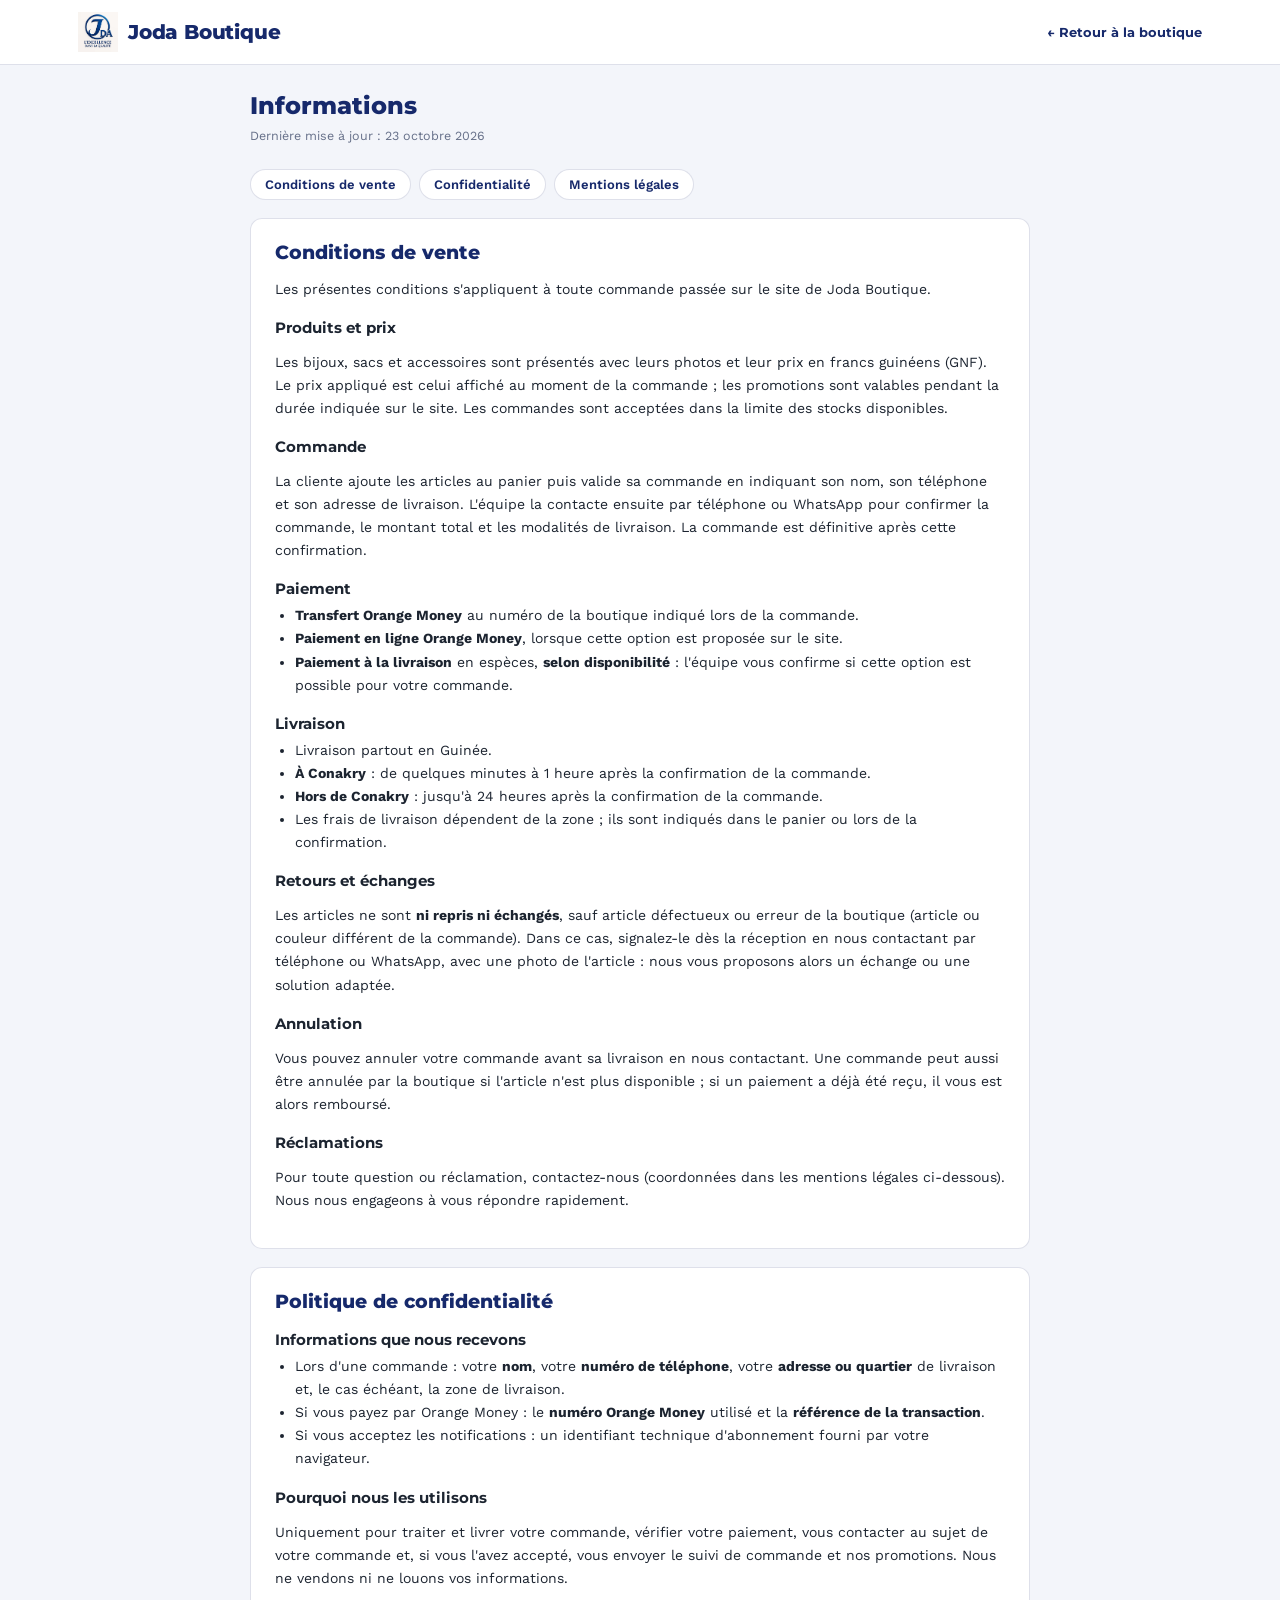
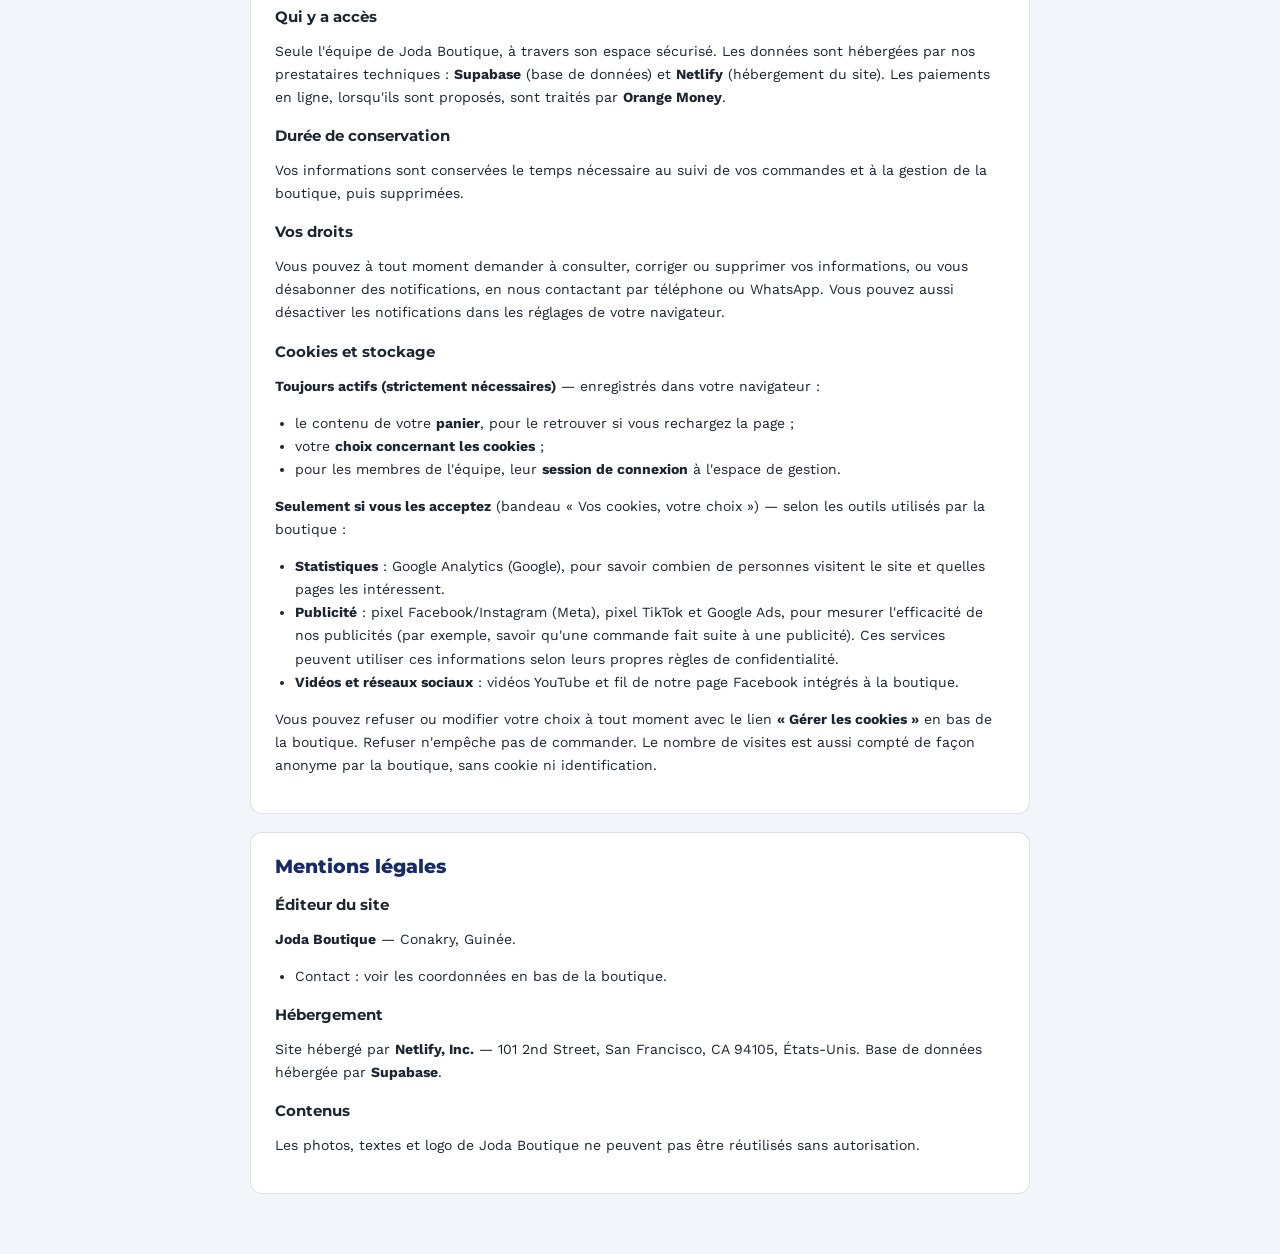
==== commit 02869223: "Add Facebook/TikTok pixels, Google Analytics/Ads, YouTube and Facebook feed behind a consent banner " ====
--- a/informations.html
+++ b/informations.html
@@ -41,7 +41,7 @@
 
 <main class="legal">
   <h1>Informations</h1>
-  <p class="updated">Dernière mise à jour : 22 octobre 2026</p>
+  <p class="updated">Dernière mise à jour : 23 octobre 2026</p>
   <nav class="legal-nav">
     <a href="#cgv">Conditions de vente</a>
     <a href="#confidentialite">Confidentialité</a>
@@ -106,12 +106,19 @@
     <p>Vous pouvez à tout moment demander à consulter, corriger ou supprimer vos informations, ou vous désabonner des notifications, en nous contactant par téléphone ou WhatsApp. Vous pouvez aussi désactiver les notifications dans les réglages de votre navigateur.</p>
 
     <h3>Cookies et stockage</h3>
-    <p>Le site <strong>n'utilise aucun cookie publicitaire ni de mesure d'audience</strong> (pas de pixel Facebook, pas de Google Analytics). Il enregistre seulement dans votre navigateur :</p>
+    <p><strong>Toujours actifs (strictement nécessaires)</strong> — enregistrés dans votre navigateur :</p>
     <ul>
       <li>le contenu de votre <strong>panier</strong>, pour le retrouver si vous rechargez la page ;</li>
+      <li>votre <strong>choix concernant les cookies</strong> ;</li>
       <li>pour les membres de l'équipe, leur <strong>session de connexion</strong> à l'espace de gestion.</li>
     </ul>
-    <p>Ces éléments sont strictement nécessaires au fonctionnement du site. Le nombre de visites est compté de façon anonyme, sans cookie ni identification.</p>
+    <p><strong>Seulement si vous les acceptez</strong> (bandeau « Vos cookies, votre choix ») — selon les outils utilisés par la boutique :</p>
+    <ul>
+      <li><strong>Statistiques</strong> : Google Analytics (Google), pour savoir combien de personnes visitent le site et quelles pages les intéressent.</li>
+      <li><strong>Publicité</strong> : pixel Facebook/Instagram (Meta), pixel TikTok et Google Ads, pour mesurer l'efficacité de nos publicités (par exemple, savoir qu'une commande fait suite à une publicité). Ces services peuvent utiliser ces informations selon leurs propres règles de confidentialité.</li>
+      <li><strong>Vidéos et réseaux sociaux</strong> : vidéos YouTube et fil de notre page Facebook intégrés à la boutique.</li>
+    </ul>
+    <p>Vous pouvez refuser ou modifier votre choix à tout moment avec le lien <strong>« Gérer les cookies »</strong> en bas de la boutique. Refuser n'empêche pas de commander. Le nombre de visites est aussi compté de façon anonyme par la boutique, sans cookie ni identification.</p>
   </section>
 
   <section id="mentions">
--- a/style.css
+++ b/style.css
@@ -36,6 +36,40 @@
   .topbar strong{ color:var(--gold); font-weight:800; }
   .tb-sep{ opacity:.5; }
   @media (max-width:640px){ .tb-hide-m{ display:none; } .topbar{ font-size:11.5px; gap:6px; padding:6px 8px; } }
+
+  /* ---------- BANDEAU COOKIES ---------- */
+  .consent-banner{
+    position:fixed; left:16px; bottom:16px; z-index:120; max-width:440px; width:calc(100% - 32px);
+    background:#fff; border:1px solid var(--line); border-top:4px solid var(--gold); border-radius:14px;
+    box-shadow:0 18px 50px rgba(16,22,40,.25); padding:18px 18px 16px;
+  }
+  body.view-admin .consent-banner{ display:none !important; }
+  .consent-title{ font-family:'Montserrat', sans-serif; font-weight:800; color:var(--navy); font-size:16px; margin-bottom:6px; }
+  .consent-text{ font-size:13px; line-height:1.5; color:var(--ink); margin:0 0 12px; }
+  .consent-text a{ color:var(--navy); }
+  .consent-details{ display:none; flex-direction:column; gap:8px; margin-bottom:12px; }
+  .consent-banner.detailed .consent-details{ display:flex; }
+  .consent-row{ display:flex; gap:8px; align-items:flex-start; font-size:12.5px; line-height:1.4; cursor:pointer; }
+  .consent-row input{ margin-top:2px; width:16px; height:16px; }
+  .consent-actions{ display:flex; gap:8px; flex-wrap:wrap; justify-content:flex-end; }
+  .consent-actions button{ padding:9px 14px; font-size:13px; }
+  .consent-banner .consent-only-detailed{ display:none; }
+  .consent-banner.detailed .consent-only-detailed{ display:inline-block; }
+  .consent-banner.detailed .consent-only-simple{ display:none; }
+  .consent-banner ~ .promo-countdown.pos-0{ bottom:24px; }
+  .footer-link-btn{ background:none; border:none; padding:0; color:inherit; font:inherit; text-decoration:underline; cursor:pointer; }
+  .set-label{ font-size:12px; color:var(--muted); display:block; margin-bottom:6px; }
+
+  /* ---------- SUIVEZ-NOUS (YouTube / Facebook) ---------- */
+  .social-section{ padding:10px 0 20px; }
+  .social-row{ display:flex; gap:16px; flex-wrap:wrap; align-items:flex-start; }
+  .embed-box{ background:#fff; border:1px solid var(--line); border-radius:12px; overflow:hidden; }
+  .embed-video{ flex:2 1 420px; aspect-ratio:16/9; }
+  .embed-fb{ flex:1 1 300px; max-width:360px; height:480px; }
+  .embed-box iframe{ width:100%; height:100%; border:0; display:block; }
+  .embed-blocked{ height:100%; min-height:200px; display:flex; flex-direction:column; align-items:center; justify-content:center; gap:12px; padding:20px; text-align:center; background:var(--bg); }
+  .embed-blocked p{ font-size:13px; color:var(--muted); margin:0; max-width:300px; }
+  @media (max-width:640px){ .embed-fb{ max-width:none; height:420px; } }
 
   /* ---------- AVIS DE CLIENTES ---------- */
   .reviews-section{ padding:10px 0 30px; }
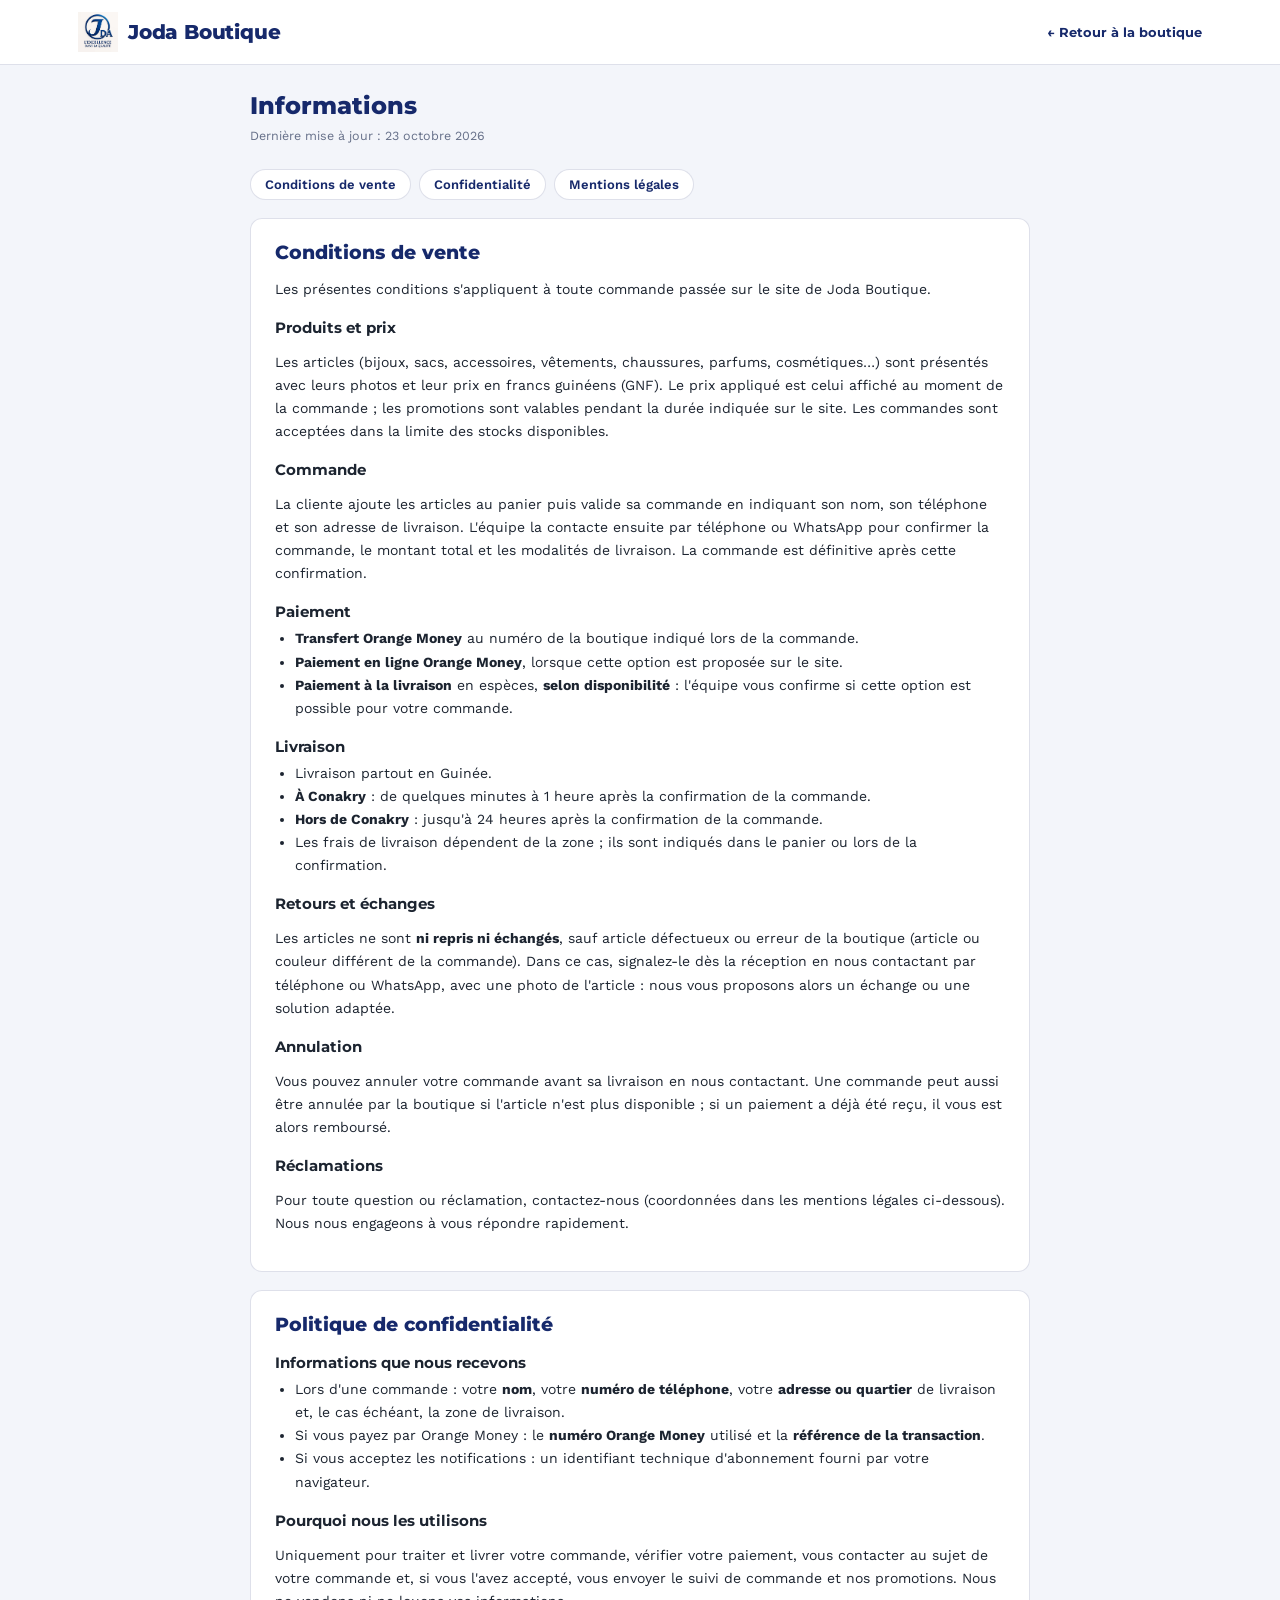
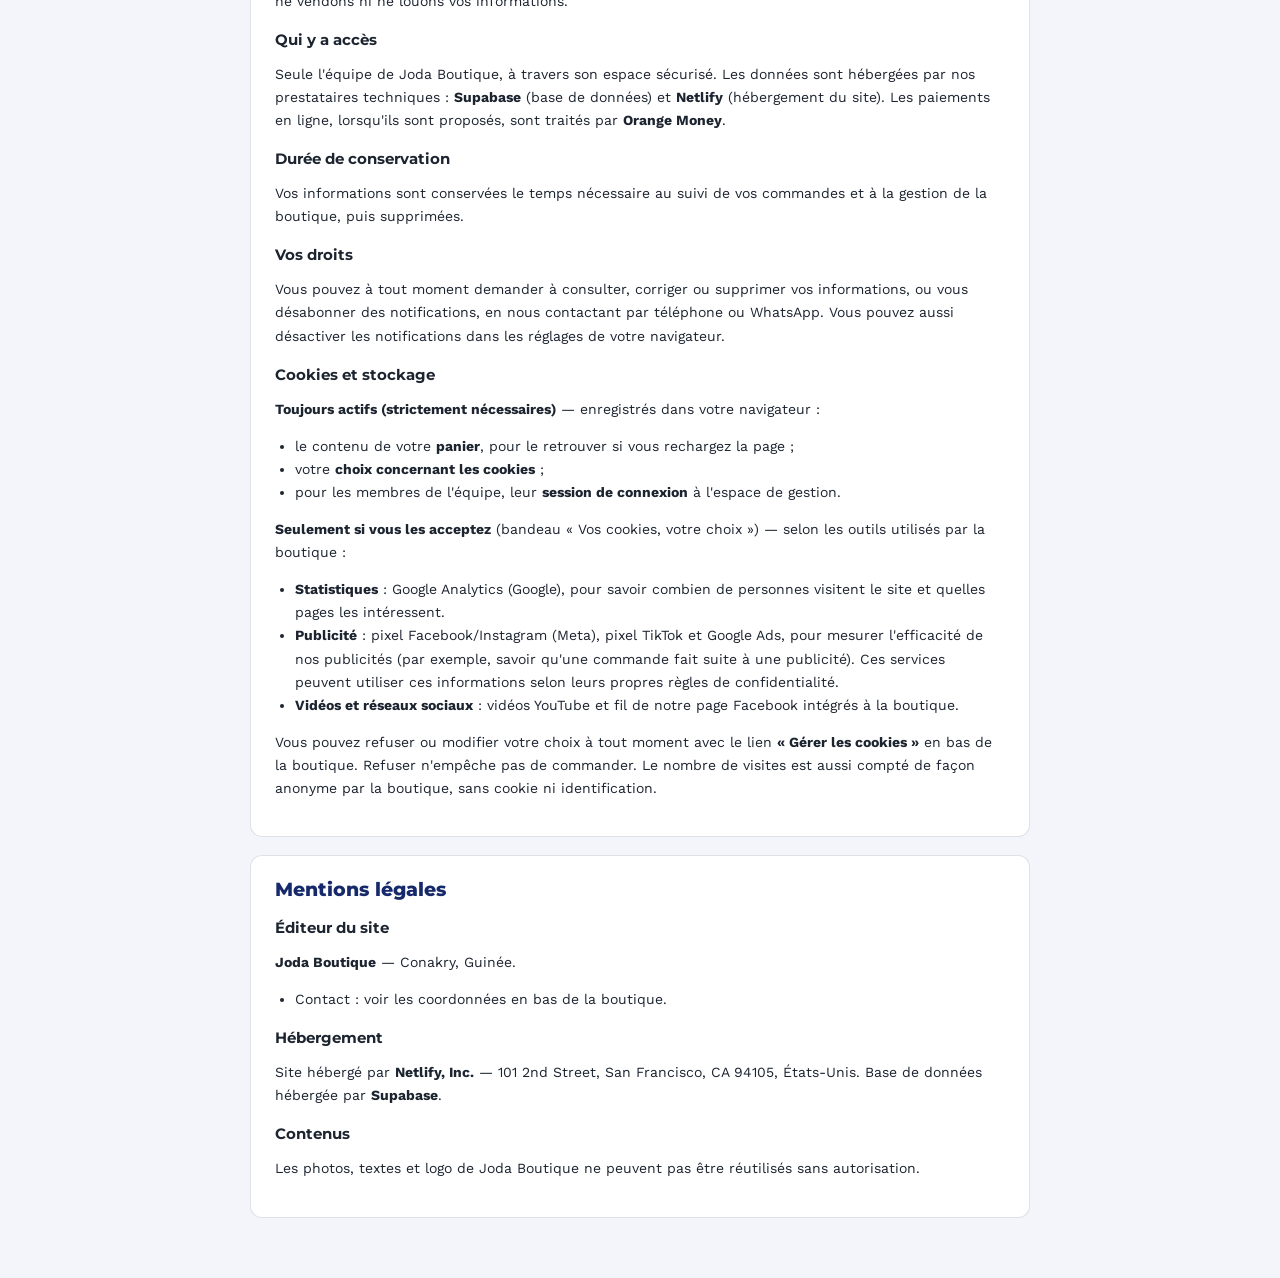
==== commit 1cf14074: "Reorder categories with arrows; ready for new product types - Up/down arrows in Réglages to choose t" ====
--- a/informations.html
+++ b/informations.html
@@ -53,7 +53,7 @@
     <p>Les présentes conditions s'appliquent à toute commande passée sur le site de Joda Boutique.</p>
 
     <h3>Produits et prix</h3>
-    <p>Les bijoux, sacs et accessoires sont présentés avec leurs photos et leur prix en francs guinéens (GNF). Le prix appliqué est celui affiché au moment de la commande ; les promotions sont valables pendant la durée indiquée sur le site. Les commandes sont acceptées dans la limite des stocks disponibles.</p>
+    <p>Les articles (bijoux, sacs, accessoires, vêtements, chaussures, parfums, cosmétiques…) sont présentés avec leurs photos et leur prix en francs guinéens (GNF). Le prix appliqué est celui affiché au moment de la commande ; les promotions sont valables pendant la durée indiquée sur le site. Les commandes sont acceptées dans la limite des stocks disponibles.</p>
 
     <h3>Commande</h3>
     <p>La cliente ajoute les articles au panier puis valide sa commande en indiquant son nom, son téléphone et son adresse de livraison. L'équipe la contacte ensuite par téléphone ou WhatsApp pour confirmer la commande, le montant total et les modalités de livraison. La commande est définitive après cette confirmation.</p>
--- a/style.css
+++ b/style.css
@@ -280,6 +280,12 @@
     border-radius:20px; padding:6px 12px; margin:0 8px 8px 0; font-size:13px;
   }
   .cat-chip button{ background:none; border:none; color:var(--wine); font-size:15px; line-height:1; padding:0; }
+  .cat-row{ display:flex; align-items:center; gap:8px; background:var(--bg-panel-2); border:1px solid var(--line); border-radius:8px; padding:6px 8px 6px 10px; margin-bottom:6px; font-size:13.5px; }
+  .cat-row .cat-pos{ width:20px; color:var(--muted); font-weight:600; }
+  .cat-row .cat-row-name{ flex:1; font-weight:600; }
+  .cat-row button{ width:30px; height:30px; border:1px solid var(--line); background:#fff; border-radius:6px; font-size:15px; line-height:1; color:var(--navy); cursor:pointer; }
+  .cat-row button:disabled{ opacity:.35; cursor:default; }
+  .cat-row button.del{ color:var(--wine); }
   .tag-card{
     position:relative; background:#fff; border:1px solid var(--line); border-radius:10px;
     padding:12px 12px 14px; display:flex; flex-direction:column;
@@ -336,7 +342,7 @@
     z-index:70; border-left:1px solid var(--line); transition:right .3s ease; display:flex; flex-direction:column;
   }
   .drawer.open{ right:0; }
-  .drawer.open ~ .chat-fab, .drawer.open ~ .chat-panel, .drawer.open ~ .promo-countdown{ display:none !important; }
+  .drawer.open ~ .wa-fab, .drawer.open ~ .promo-countdown{ display:none !important; }
   .drawer-head{ padding:22px 22px 16px; border-bottom:1px solid var(--line); display:flex; justify-content:space-between; align-items:center;}
   .drawer-head h3{ font-family:'Montserrat', sans-serif; font-size:20px; font-weight:800; margin:0; color:var(--ink);}
   .drawer-close{ background:none; border:none; color:var(--muted); font-size:22px; }
@@ -660,7 +666,6 @@
   /* ---------- FINANCES ---------- */
   .fin-form{ display:grid; grid-template-columns:1.4fr 1fr 1fr auto; gap:10px; align-items:center; margin-bottom:14px;}
   @media (max-width:640px){ .fin-form{ grid-template-columns:1fr; } }
-  .report-box{ background:var(--bg-panel-2); border:1px solid var(--line); border-radius:6px; padding:20px; margin-top:16px; font-size:14px; line-height:1.65; white-space:pre-wrap;}
   .num-pos{ color:var(--navy); font-family:'Montserrat', sans-serif;}
   .num-neg{ color:var(--wine); font-family:'Montserrat', sans-serif;}
 
@@ -716,27 +721,14 @@
   }
 
   /* ---------- CHATBOT ---------- */
-  .chat-fab{
-    position:fixed; bottom:22px; right:22px; z-index:80;
-    background:var(--navy); color:#fff; border:none; border-radius:50%; width:56px; height:56px;
-    font-size:22px; box-shadow:0 10px 26px rgba(22,41,107,0.3); display:flex; align-items:center; justify-content:center;
-  }
-  .chat-panel{
-    position:fixed; bottom:90px; right:22px; z-index:80; width:340px; max-width:calc(100vw - 32px);
-    height:440px; max-height:70vh; background:var(--bg-panel); border:1px solid var(--line); border-radius:10px;
-    display:none; flex-direction:column; overflow:hidden; box-shadow:0 20px 50px rgba(22,41,107,0.18);
-  }
-  .chat-panel.open{ display:flex; }
-  .chat-head{ background:var(--navy); color:#fff; padding:14px 16px; font-family:'Montserrat', sans-serif; font-weight:700; font-size:15px; display:flex; justify-content:space-between; align-items:center;}
-  .chat-head button{ background:none; border:none; color:#fff; font-size:18px; }
-  .chat-body{ flex:1; overflow-y:auto; padding:14px; display:flex; flex-direction:column; gap:10px; }
-  .chat-msg{ max-width:85%; padding:10px 12px; border-radius:10px; font-size:13px; line-height:1.5; }
-  .chat-msg.bot{ background:var(--bg-panel-2); border:1px solid var(--line); align-self:flex-start; border-bottom-left-radius:2px;}
-  .chat-msg.user{ background:var(--navy); color:#fff; align-self:flex-end; border-bottom-right-radius:2px;}
-  .chat-msg.typing{ color:var(--muted); font-style:italic; }
-  .chat-input-row{ display:flex; gap:8px; padding:10px; border-top:1px solid var(--line); }
-  .chat-input-row input{ flex:1; margin:0; }
-  .chat-input-row button{ background:var(--navy); color:#fff; border:none; border-radius:var(--radius); padding:0 14px; font-size:13px; font-weight:600;}
+  .wa-fab{
+    position:fixed; bottom:22px; right:22px; z-index:80; width:58px; height:58px; border-radius:50%;
+    background:#25D366; color:#fff; display:flex; align-items:center; justify-content:center;
+    box-shadow:0 10px 26px rgba(37,211,102,.45); transition:transform .2s;
+  }
+  .wa-fab:hover{ transform:scale(1.06); }
+  .wa-fab svg{ width:32px; height:32px; fill:currentColor; }
+  body.view-admin .wa-fab{ display:none !important; }
 
   /* ---------- WHATSAPP ---------- */
   .wa-btn{
